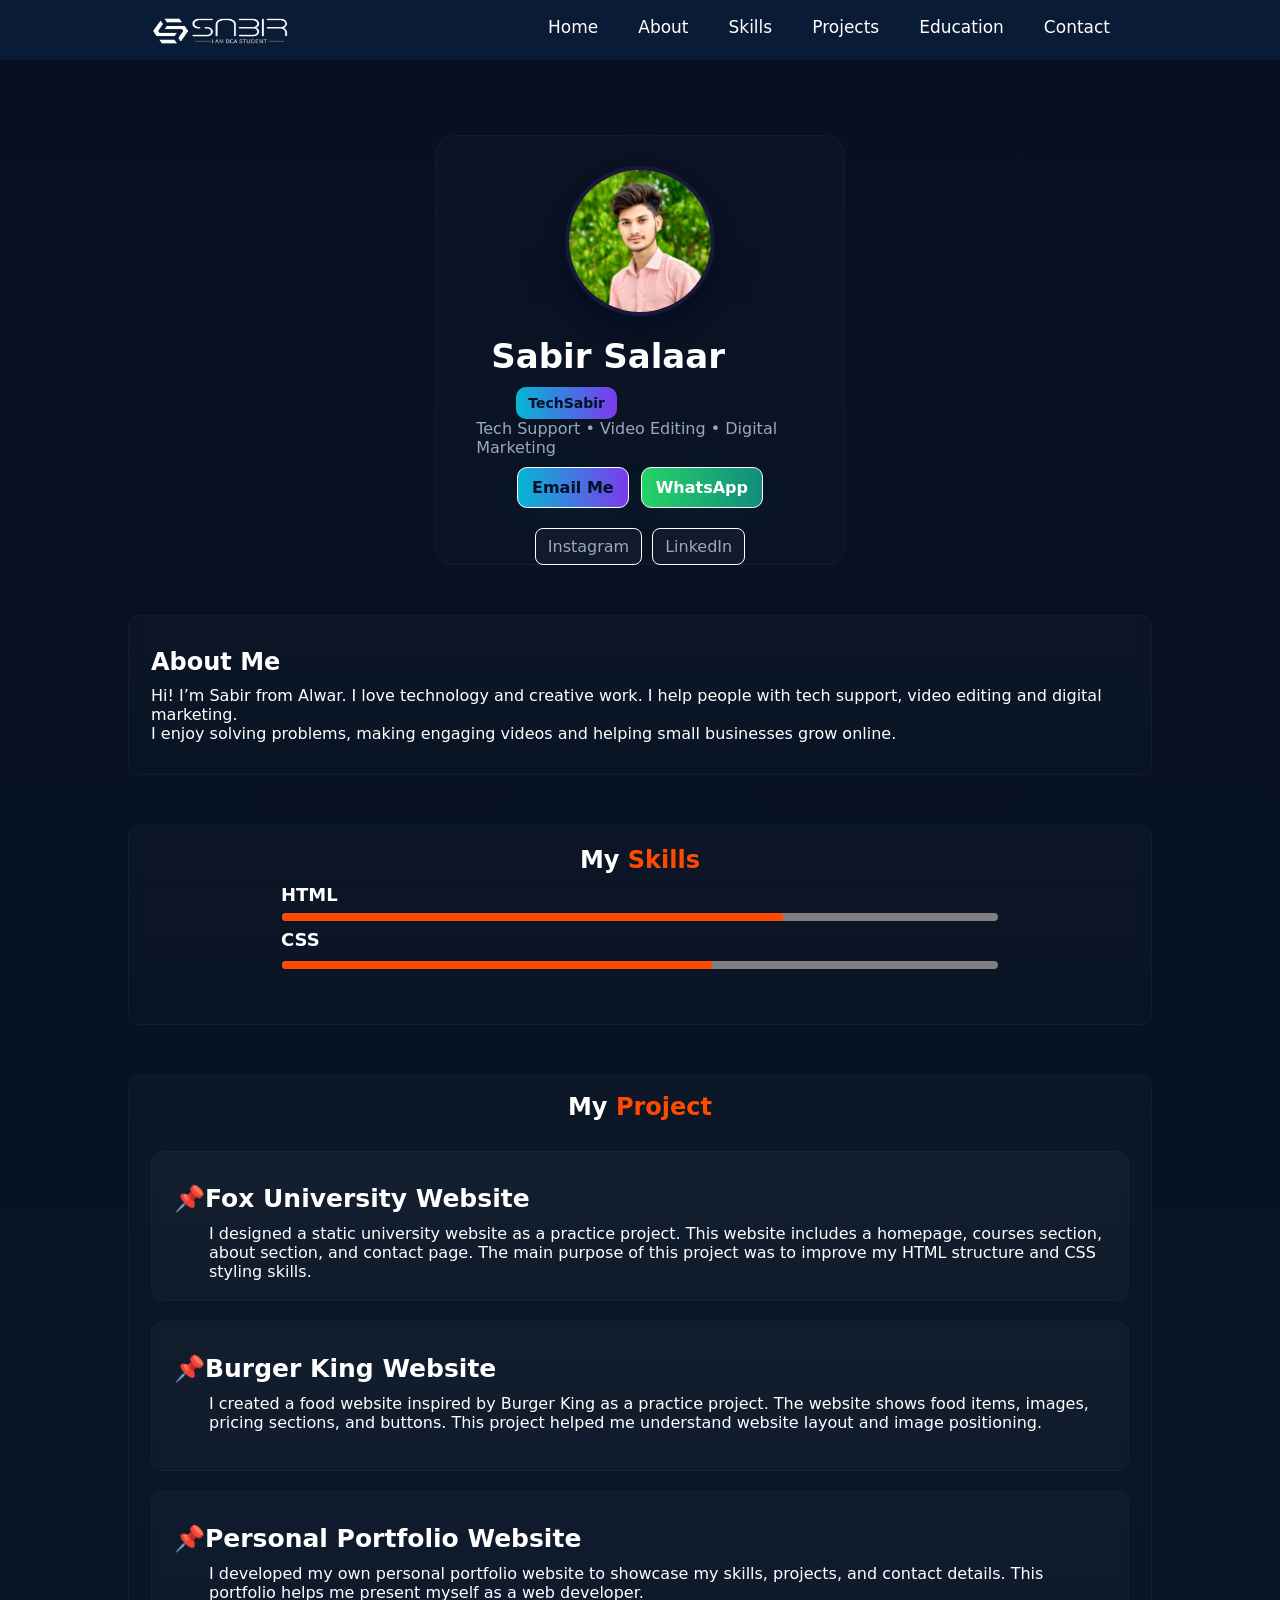
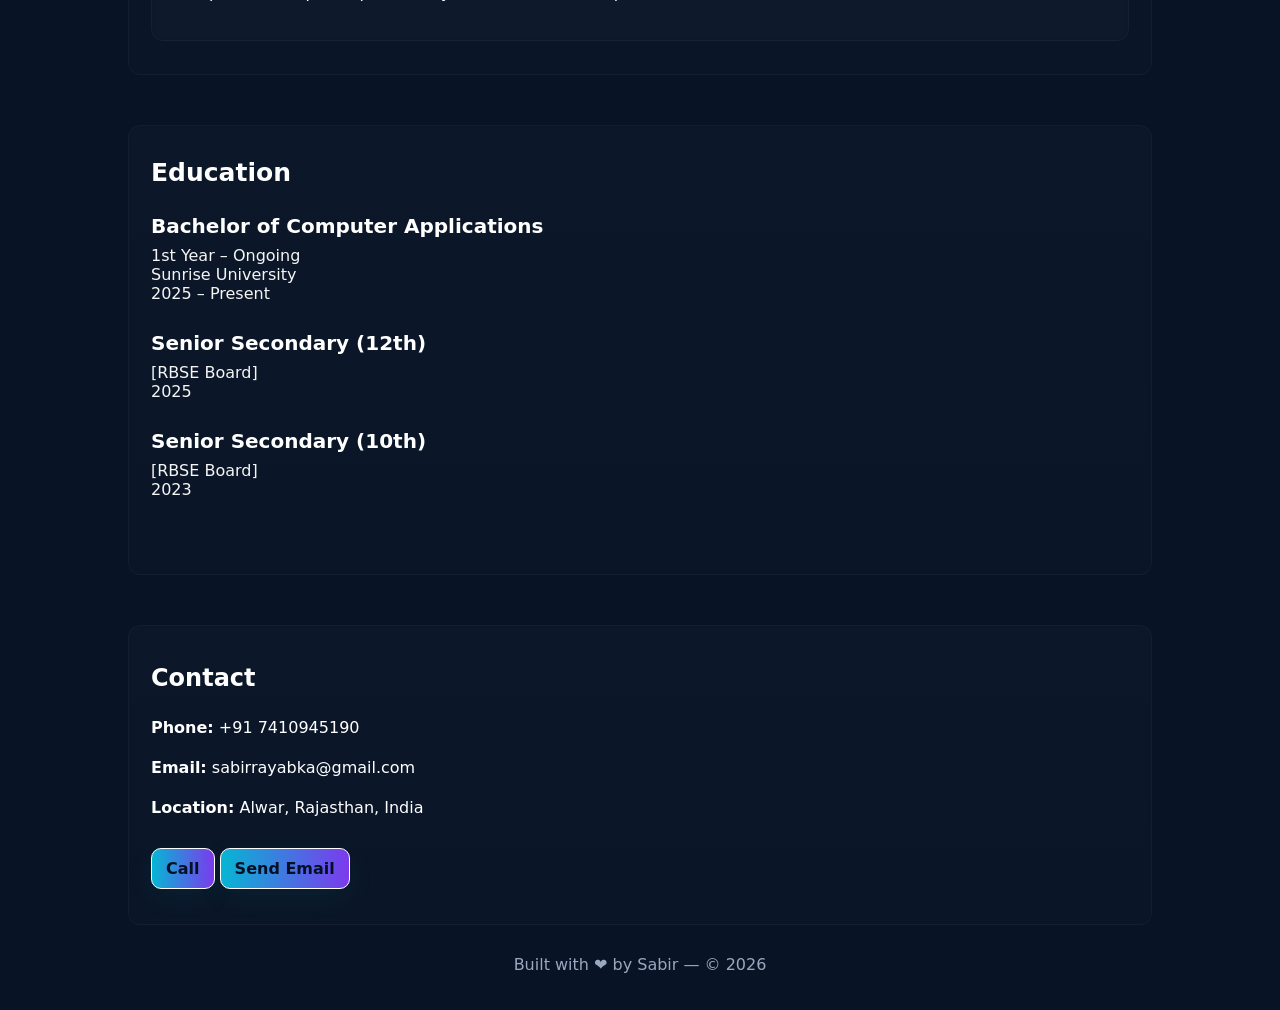
==== index.html @ 4fee77fd "upload full project" ====
<!DOCTYPE html>
<html lang="en">
<head>
    <meta charset="UTF-8">
    <meta name="viewport" content="width=device-width, initial-scale=1.0">
    <title>Sabir khan(Tech Sabir)~~Portfolio</title>
    <link rel="stylesheet" href="style.css">
</head>
<body>
    <div class="navbar" id="home">
        <div class="logo">
            <img src="img/sabir-removebg-preview.png"/>
        </div>
        <nav class="nav">
            <ul>
                <li><a href="#home">Home</a></li>
                <li><a href="#aboutme">About</a></li>
                <li><a href="#skills">Skills</a></li>
                <li><a href="#project">Projects</a></li>
                <li><a href="#education">Education</a></li>
                <li><a href="#contact">Contact</a></li>

            </ul>
        </nav>
    </div>
    <div class="box" style="margin-top: 75px;">
        <div class="img" style="margin-top: 30px;">
            <img src="sabir khan.jpg"/>
        </div>
        <h1 class="name">Sabir Salaar
        <span class="badge">TechSabir</span>
        </h1>
        <p class="role">Tech Support • Video Editing • Digital Marketing</p>
        <div class="cta">
        <a class="btn email" href="mailto:sabirrayabka@gmail.com" target="_blank">Email Me</a>
        <a class="btn whatsapp" href="https://wa.me/917410945190?text=Hello%20Sabir" target="_blank">WhatsApp</a>        </div>
        <div class="socials">
        <a href="https://www.instagram.com/muh_sabir2967" target="_blank">Instagram</a>           
        <a href="https://www.linkedin.com/in/sabir-khan-2a4339389" target="_blank" class="link">LinkedIn</a>        </div>
    </div>
    <section class="about card" id="aboutme" style="margin-top: 50px;">
      <h2>About Me</h2>
      <p>Hi! I’m Sabir from Alwar. I love technology and creative work. I help people with tech support, video editing and digital marketing.<br> I enjoy solving problems, making engaging videos and helping small businesses grow online.</p>
    </section>
    <section class="skills" id="skills" style="margin-top: 50px;">
        <h2>My <span style="color: #ff4a00;">Skills</span></h2>
        <div class="progressbar">
            <label class="text">HTML</label><br>
            <progress class="progress" value="70" max="100"></progress>
        </div>
         <div class="progressbar">
            <label class="text" style="margin-top: 7px;">CSS</label><br>
            <progress class="progress" style="margin-top: 20px;" value="60" max="100"></progress>
        </div>
        </div>
    </section>
    <section class="project" id="project" style="margin-top: 50px;">
        <h2>My <span style="color: #ff4a00;">Project</span></h2>
        <div class="project1">
            <article class="article">
               <h3>📌Fox University Website</h3>
               <p>I designed a static university website as a practice project.
               This website includes a homepage, courses section, about section, and contact page.
               The main purpose of this project was to improve my HTML structure and CSS styling skills.</p>
            </article>

        </div>
        <div class="project1">
            <article class="article">
                <h3>📌Burger King Website</h3>
                <p>I created a food website inspired by Burger King as a practice project.
                The website shows food items, images, pricing sections, and buttons.
                This project helped me understand website layout and image positioning.</p>
            </article>
            
        </div>
        <div class="project1">
            <article class="article">
                <h3>📌Personal Portfolio Website</h3>
                <p>I developed my own personal portfolio website to showcase my skills, projects, and contact details.
                This portfolio helps me present myself as a web developer.</p>

            </article>
            
        </div>
    </section>
    <section class="education" id="education" style="margin-top: 50px;">
        <h3 style="margin-top: 10px;">Education</h3><br>
        <div class="class">
            <h4>Bachelor of Computer Applications</h4>
            <p>1st Year – Ongoing<br>Sunrise University<br>2025 – Present</p>
        </div>
        <div class="class" style="margin-top: 20px;">
            <h4>Senior Secondary (12th)</h4>
            <p>[RBSE Board]<br>
            2025</p>
        </div>
        <div class="class" style="margin-top: 20px;">
            <h4>Senior Secondary (10th)</h4>
            <p>[RBSE Board]<br>
            2023</p>
        </div>
    </section>
    <section class="contact-card" id="contact" style="margin-top: 50px;">
        <div class="contact1">
            <h2>Contact</h2>
            <p><strong>Phone:</strong> +91 7410945190</p>
            <p><strong>Email:</strong> sabirrayabka@gmail.com</p>
            <p><strong>Location:</strong> Alwar, Rajasthan, India</p>
        <div class="contact2">
            <a class="btn" href="tel:+917410945190">Call</a>
            <a class="btn" href="mailto:sabirrayabka@gmail.com">Send Email</a>
        </div>
    </div>

    </section>
    <footer class="footer">
            Built with ❤️ by Sabir — © <span id="year">2026</span>
    </footer>
    
</body>
</html>
---- style.css ----
*{
    margin: 0px;
    padding: 0px;
    box-sizing: border-box;
    font-family: Inter, ui-sans-serif, system-ui, -apple-system, 'Segoe UI', Roboto, 'Helvetica Neue', Arial;
}
:root {
    --bg: #0b1220;
    --card: #0f1724;
    --accent: #7c3aed;
    --accent2: #06b6d4;
    --muted: #9aa8bf;
    --glass: rgba(255, 255, 255, 0.03);
    --radius: 14px;
}
body{
    background: linear-gradient(180deg, #071020 0%, #081426 60%);
    width: 100%;
    height: 2610px;

}
.navbar{
    width: 100%;
    height: 60px;
    background-color: #0A1B35;

}
.logo img{
    width: 200px;
    height: 120px;
    /* color: #721212; */
    margin-top: -29px;
    margin-left: 120px;
    filter: brightness(0) invert(1);
    cursor: pointer;
}
.nav{
    display: flex;
    justify-content: right;
    margin-top: -78px;
}
nav ul{
    margin-right: 150px;
}
nav ul li {
    list-style-type: none;
    margin: 0px 20px;
    float: left;
    font-size: 17px;
    font-family: sans-serif;
    font-weight: 500;
    color: white;
    cursor: pointer;
}
nav ul li:hover{
    background-color: transparent;
    border-bottom: 1px solid white;
    color: white;
}
nav ul li a{
    color: white;
    text-decoration: none;
}
.box{
    width: 32%;
    height: 430px;
    background: linear-gradient(180deg, rgba(255, 255, 255, 0.02), rgba(255, 255, 255, 0.01));    border-radius: 20px;
    margin: auto;
    border: 1px solid rgba(255, 255, 255, 0.04);
}
.img{
    width: 150px;
    height: 150px;
    /* background-color: aliceblue; */
    background-color: transparent;
    border-radius: 50%;
    margin: auto;
}
.img img{
    width: 150px;
    height: 150px;
    border-radius: 50%;
    background-size: cover;
    border: 4px solid rgba(124, 58, 237, 0.12);
    box-shadow: 0 12px 40px rgba(2, 6, 23, 0.6);
}
.name{
    font-size: 34px;
    margin: 20px 0px 0px 55px;
    color: white;
}
.badge{
    display: inline-block;
    font-size: 14px;
    color: #021025;
    padding: 8px 12px;
    border-radius: 10px;
    margin-left: 25px;
    font-weight: 700;
    background: linear-gradient(90deg,var(--accent2),var(--accent));
    cursor: pointer;
}
.role{
    color: var(--muted);
    margin-left: 40px;
    font-size: 16px;
}
.btn {
    background: linear-gradient(90deg, var(--accent2), var(--accent));
    color: #021025;
    padding: 10px 14px;
    border-radius: 10px;
    font-weight: 700;
    text-decoration: none;
    display: inline-block;
    box-shadow: 0 8px 30px rgba(6, 182, 212, 0.06);
}
.btn.whatsapp {
    background: linear-gradient(90deg, #25D366, #128C7E);
    color: #fff;
}
.btn{
    background-color: transparent;
    border: 1.5px solid white;
}
.cta {
    display: flex;
    gap: 12px;
    justify-content: center;
    flex-wrap: wrap;
    margin-top: 10px;
}
.socials {
    margin-top: 20px;
    display: flex;
    gap: 10px;
    justify-content: center;
}
.socials a {
    color: var(--muted);
    text-decoration: none;
    padding: 8px 12px;
    border-radius: 8px;
    background: var(--glass);
    border: 1px solid white;
}
.socials a:hover{
    background: linear-gradient(45deg,#feda75,#fa7e1e,#d62976,#962fbf,#4f5bd5);border: 1.5px solid red;
    color: white;
    border: 1px solid white;
}
.socials .link:hover{
    background: linear-gradient(135deg, #0A66C2, #004182);
    border: 1px solid white;
    color: white;
}
.card {
    width: 80%;
    height: 160px;
    padding: 22px;
    margin: auto;
    border-radius: 12px;
    background: linear-gradient(180deg, rgba(255, 255, 255, 0.02), rgba(255, 255, 255, 0.01));
    border: 1px solid rgba(255, 255, 255, 0.03);
    backdrop-filter: blur(6px);
}
.card h2{
    color: white;
    line-height: 2;
}
.card p{
    color: white;
}
.skills {
    width: 80%;
    height: 200px;
    margin: auto;
    border-radius: 12px;
    background: linear-gradient(180deg, rgba(255, 255, 255, 0.02), rgba(255, 255, 255, 0.01));
    border: 1px solid rgba(255, 255, 255, 0.03);
    backdrop-filter: blur(6px);
}
.skills h2{
    color: white;
    line-height: 2;
    text-align: center;
    margin-top: 10px;
}
.progressbar{
    text-align: center;
    position: relative;
}
.text{
    color: white;
    font-size: 18px;
    font-weight: bold;
    left: 152px;
    position: absolute;
}
.progress{
    width: 70%;
    height: 8px;
    background: white;
    border-radius: 18px;
    overflow: hidden;
}
progress::-webkit-progress-value{
  background: #ff4a00;
}
.project {
    width: 80%;
    height: 600px;
    padding: 22px;
    margin: auto;
    border-radius: 12px;
    background: linear-gradient(180deg, rgba(255, 255, 255, 0.02), rgba(255, 255, 255, 0.01));
    border: 1px solid rgba(255, 255, 255, 0.03);
    backdrop-filter: blur(6px);
}
.project h2{
    color: white;
    line-height: 2;
    text-align: center;
    margin-top: -15px;
}
.project1 {
    width: 100%;
    height: 150px;
    padding: 22px;
    margin: auto;
    border-radius: 12px;
    background: linear-gradient(180deg, rgba(255, 255, 255, 0.02), rgba(255, 255, 255, 0.01));
    border: 1px solid rgba(255, 255, 255, 0.03);
    backdrop-filter: blur(6px);
    margin-top: 20px;
}
.article h3{
    color: white;
    font-size: 25px;
    line-height: 2;
}
.article p{
    color: white;
    margin-left: 35px;
}
.education {
    width: 80%;
    height: 450px;
    padding: 22px;
    margin: auto;
    border-radius: 12px;
    background: linear-gradient(180deg, rgba(255, 255, 255, 0.02), rgba(255, 255, 255, 0.01));
    border: 1px solid rgba(255, 255, 255, 0.03);
    backdrop-filter: blur(6px);
    margin-top: 20px;
}
.education h3{
    font-size: 25px;
    color: white;
}
.class h4{
    color: white;
    font-size: 20px; 
    line-height: 2; 
}
.class p{
    color: whitesmoke;
}
.contact-card{
    width: 80%;
    height: 300px;
    padding: 22px;
    margin: auto;
    border-radius: 12px;
    background: linear-gradient(180deg, rgba(255, 255, 255, 0.02), rgba(255, 255, 255, 0.01));
    border: 1px solid rgba(255, 255, 255, 0.03);
    backdrop-filter: blur(6px);
    margin-top: 20px;
}
.contact1 h2{
    color: white;
    line-height: 2.5;
}
.contact1 p{
    color: white;
    line-height: 2.5;
}
.contact2{
    margin-top: 20px;
}
footer{
    text-align: center;
    margin: 30px 0 10px 0;
    color: var(--muted);
}
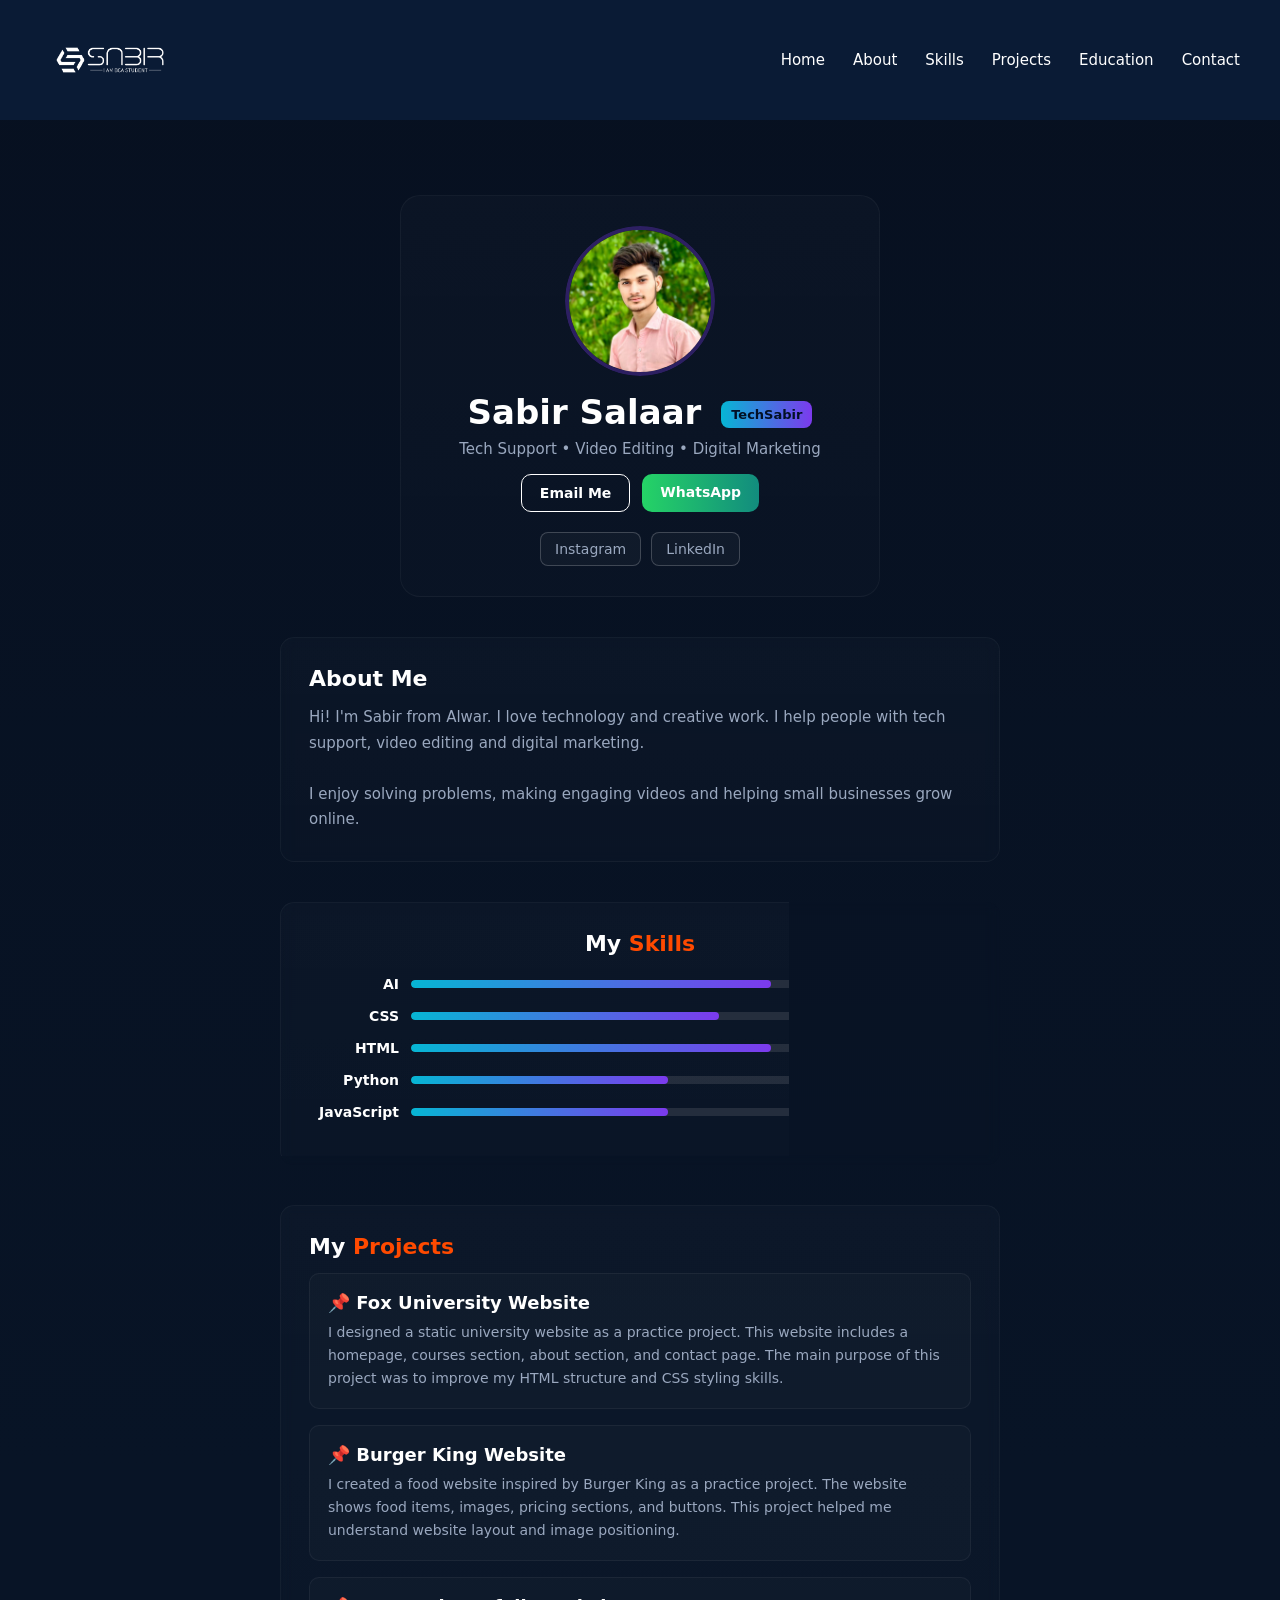
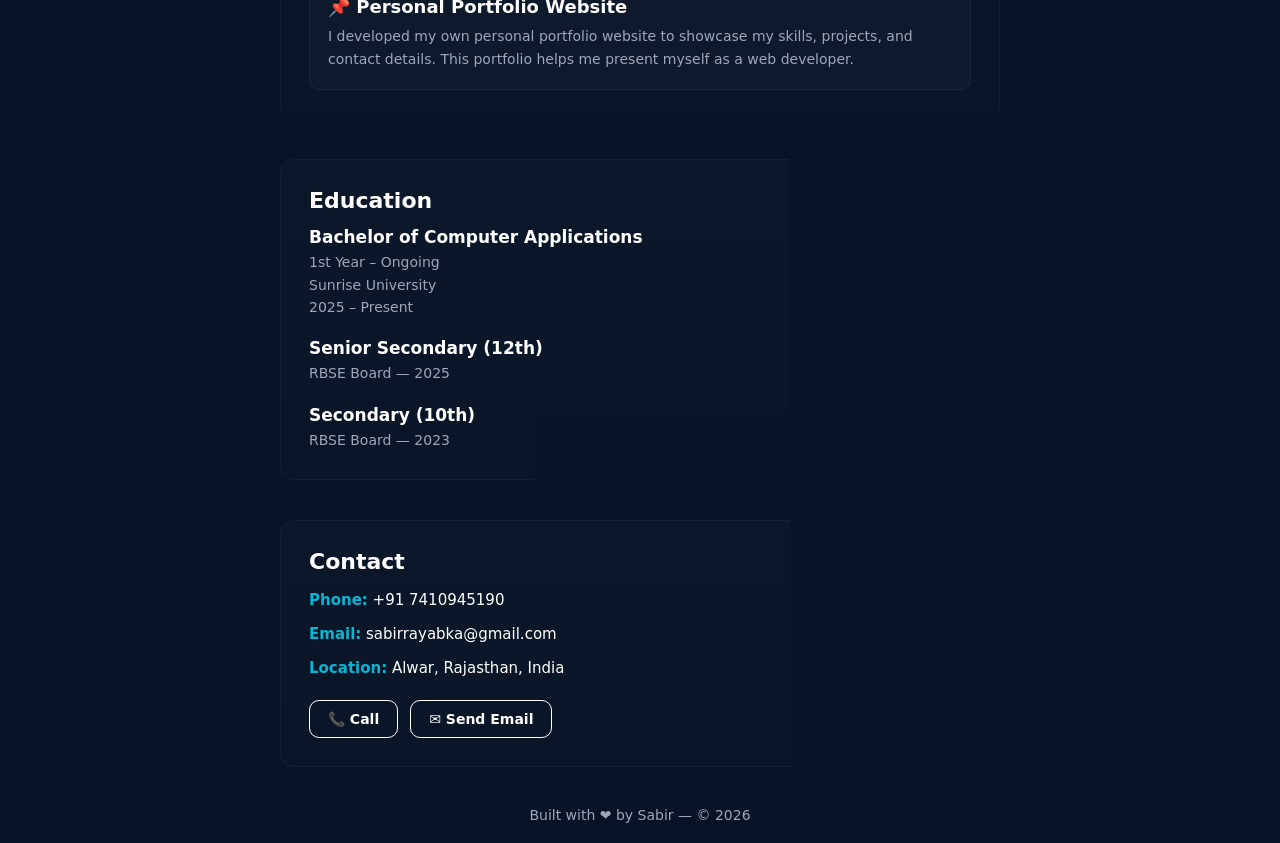
==== commit f4c5a313: "updated website" ====
--- a/index.html
+++ b/index.html
@@ -3,15 +3,20 @@
 <head>
     <meta charset="UTF-8">
     <meta name="viewport" content="width=device-width, initial-scale=1.0">
-    <title>Sabir khan(Tech Sabir)~~Portfolio</title>
-    <link rel="stylesheet" href="style.css">
+    <title>Sabir Khan (Tech Sabir) ~ Portfolio</title>
+   <link rel="stylesheet" href="style.css">
 </head>
 <body>
+
+    <!-- NAVBAR -->
     <div class="navbar" id="home">
         <div class="logo">
-            <img src="img/sabir-removebg-preview.png"/>
+            <img src="img/sabir-removebg-preview.png" alt="TechSabir Logo"/>
         </div>
-        <nav class="nav">
+
+        <button class="menu-toggle" id="menu-toggle" aria-label="Toggle menu">☰</button>
+
+        <nav class="nav" id="nav-menu">
             <ul>
                 <li><a href="#home">Home</a></li>
                 <li><a href="#aboutme">About</a></li>
@@ -19,104 +24,154 @@
                 <li><a href="#project">Projects</a></li>
                 <li><a href="#education">Education</a></li>
                 <li><a href="#contact">Contact</a></li>
-
             </ul>
         </nav>
     </div>
-    <div class="box" style="margin-top: 75px;">
-        <div class="img" style="margin-top: 30px;">
-            <img src="sabir khan.jpg"/>
+
+    <!-- PROFILE CARD -->
+    <div class="box">
+        <div class="img">
+            <img src="sabir khan.jpg" alt="Sabir Khan"/>
         </div>
-        <h1 class="name">Sabir Salaar
-        <span class="badge">TechSabir</span>
+        <h1 class="name">
+            Sabir Salaar
+            <span class="badge">TechSabir</span>
         </h1>
         <p class="role">Tech Support • Video Editing • Digital Marketing</p>
         <div class="cta">
-        <a class="btn email" href="mailto:sabirrayabka@gmail.com" target="_blank">Email Me</a>
-        <a class="btn whatsapp" href="https://wa.me/917410945190?text=Hello%20Sabir" target="_blank">WhatsApp</a>        </div>
+            <a class="btn email" href="mailto:sabirrayabka@gmail.com" target="_blank">Email Me</a>
+            <a class="btn whatsapp" href="https://wa.me/917410945190?text=Hello%20Sabir" target="_blank">WhatsApp</a>
+        </div>
         <div class="socials">
-        <a href="https://www.instagram.com/muh_sabir2967" target="_blank">Instagram</a>           
-        <a href="https://www.linkedin.com/in/sabir-khan-2a4339389" target="_blank" class="link">LinkedIn</a>        </div>
+            <a class="instagram" href="https://www.instagram.com/muh_sabir2967" target="_blank">Instagram</a>
+            <a class="linkedin" href="https://www.linkedin.com/in/sabir-khan-2a4339389" target="_blank">LinkedIn</a>
+        </div>
     </div>
-    <section class="about card" id="aboutme" style="margin-top: 50px;">
-      <h2>About Me</h2>
-      <p>Hi! I’m Sabir from Alwar. I love technology and creative work. I help people with tech support, video editing and digital marketing.<br> I enjoy solving problems, making engaging videos and helping small businesses grow online.</p>
+
+    <!-- ABOUT -->
+    <section class="section-card" id="aboutme">
+        <h2>About Me</h2>
+        <p>Hi! I'm Sabir from Alwar. I love technology and creative work. I help people with tech support, video editing and digital marketing.<br><br>
+        I enjoy solving problems, making engaging videos and helping small businesses grow online.</p>
     </section>
-    <section class="skills" id="skills" style="margin-top: 50px;">
-        <h2>My <span style="color: #ff4a00;">Skills</span></h2>
-        <div class="progressbar">
-            <label class="text">HTML</label><br>
-            <progress class="progress" value="70" max="100"></progress>
+
+    <!-- SKILLS -->
+    <section class="section-card skills-card" id="skills">
+        <h2>My <span style="color:#ff4a00;">Skills</span></h2>
+
+         <div class="skill-row">
+            <span class="skill-label">AI</span>
+            <div class="skill-bar-wrap">
+                <div class="skill-bar-fill" style="width:70%"></div>
+            </div>
+            <span class="skill-pct">70%</span>
         </div>
-         <div class="progressbar">
-            <label class="text" style="margin-top: 7px;">CSS</label><br>
-            <progress class="progress" style="margin-top: 20px;" value="60" max="100"></progress>
+         <div class="skill-row">
+            <span class="skill-label">CSS</span>
+            <div class="skill-bar-wrap">
+                <div class="skill-bar-fill" style="width:60%"></div>
+            </div>
+            <span class="skill-pct">60%</span>
         </div>
+        <div class="skill-row">
+            <span class="skill-label">HTML</span>
+            <div class="skill-bar-wrap">
+                <div class="skill-bar-fill" style="width:70%"></div>
+            </div>
+            <span class="skill-pct">70%</span>
+        </div>
+        <div class="skill-row">
+            <span class="skill-label">Python</span>
+            <div class="skill-bar-wrap">
+                <div class="skill-bar-fill" style="width:50%"></div>
+            </div>
+            <span class="skill-pct">50%</span>
+        </div>
+        <div class="skill-row">
+            <span class="skill-label">JavaScript</span>
+            <div class="skill-bar-wrap">
+                <div class="skill-bar-fill" style="width:50%"></div>
+            </div>
+            <span class="skill-pct">50%</span>
+        </div>
+       
+    </section>
+
+    <!-- PROJECTS -->
+    <section class="section-card" id="project">
+        <h2>My <span style="color:#ff4a00;">Projects</span></h2>
+        <div class="project-grid">
+            <div class="project-item">
+                <h3>📌 Fox University Website</h3>
+                <p>I designed a static university website as a practice project. This website includes a homepage, courses section, about section, and contact page. The main purpose of this project was to improve my HTML structure and CSS styling skills.</p>
+            </div>
+            <div class="project-item">
+                <h3>📌 Burger King Website</h3>
+                <p>I created a food website inspired by Burger King as a practice project. The website shows food items, images, pricing sections, and buttons. This project helped me understand website layout and image positioning.</p>
+            </div>
+            <div class="project-item">
+                <h3>📌 Personal Portfolio Website</h3>
+                <p>I developed my own personal portfolio website to showcase my skills, projects, and contact details. This portfolio helps me present myself as a web developer.</p>
+            </div>
         </div>
     </section>
-    <section class="project" id="project" style="margin-top: 50px;">
-        <h2>My <span style="color: #ff4a00;">Project</span></h2>
-        <div class="project1">
-            <article class="article">
-               <h3>📌Fox University Website</h3>
-               <p>I designed a static university website as a practice project.
-               This website includes a homepage, courses section, about section, and contact page.
-               The main purpose of this project was to improve my HTML structure and CSS styling skills.</p>
-            </article>
 
-        </div>
-        <div class="project1">
-            <article class="article">
-                <h3>📌Burger King Website</h3>
-                <p>I created a food website inspired by Burger King as a practice project.
-                The website shows food items, images, pricing sections, and buttons.
-                This project helped me understand website layout and image positioning.</p>
-            </article>
-            
-        </div>
-        <div class="project1">
-            <article class="article">
-                <h3>📌Personal Portfolio Website</h3>
-                <p>I developed my own personal portfolio website to showcase my skills, projects, and contact details.
-                This portfolio helps me present myself as a web developer.</p>
-
-            </article>
-            
+    <!-- EDUCATION -->
+    <section class="section-card" id="education">
+        <h2>Education</h2>
+        <div class="edu-list">
+            <div class="edu-item">
+                <h4>Bachelor of Computer Applications</h4>
+                <p>1st Year – Ongoing<br>Sunrise University<br>2025 – Present</p>
+            </div>
+            <div class="edu-item">
+                <h4>Senior Secondary (12th)</h4>
+                <p>RBSE Board — 2025</p>
+            </div>
+            <div class="edu-item">
+                <h4>Secondary (10th)</h4>
+                <p>RBSE Board — 2023</p>
+            </div>
         </div>
     </section>
-    <section class="education" id="education" style="margin-top: 50px;">
-        <h3 style="margin-top: 10px;">Education</h3><br>
-        <div class="class">
-            <h4>Bachelor of Computer Applications</h4>
-            <p>1st Year – Ongoing<br>Sunrise University<br>2025 – Present</p>
-        </div>
-        <div class="class" style="margin-top: 20px;">
-            <h4>Senior Secondary (12th)</h4>
-            <p>[RBSE Board]<br>
-            2025</p>
-        </div>
-        <div class="class" style="margin-top: 20px;">
-            <h4>Senior Secondary (10th)</h4>
-            <p>[RBSE Board]<br>
-            2023</p>
-        </div>
-    </section>
-    <section class="contact-card" id="contact" style="margin-top: 50px;">
-        <div class="contact1">
-            <h2>Contact</h2>
+
+    <!-- CONTACT -->
+    <section class="section-card" id="contact">
+        <h2>Contact</h2>
+        <div class="contact-info">
             <p><strong>Phone:</strong> +91 7410945190</p>
             <p><strong>Email:</strong> sabirrayabka@gmail.com</p>
             <p><strong>Location:</strong> Alwar, Rajasthan, India</p>
-        <div class="contact2">
-            <a class="btn" href="tel:+917410945190">Call</a>
-            <a class="btn" href="mailto:sabirrayabka@gmail.com">Send Email</a>
         </div>
-    </div>
+        <div class="contact-btns">
+            <a class="btn-outline" href="tel:+917410945190">📞 Call</a>
+            <a class="btn-outline" href="mailto:sabirrayabka@gmail.com">✉️ Send Email</a>
+        </div>
+    </section>
 
-    </section>
-    <footer class="footer">
-            Built with ❤️ by Sabir — © <span id="year">2026</span>
+    <!-- FOOTER -->
+    <footer>
+        Built with ❤️ by Sabir — © <span id="year"></span>
     </footer>
-    
+
+    <script>
+        // Set current year in footer
+        document.getElementById('year').textContent = new Date().getFullYear();
+
+        // Hamburger menu toggle
+        const toggle = document.getElementById('menu-toggle');
+        const nav = document.getElementById('nav-menu');
+
+        toggle.addEventListener('click', () => {
+            nav.classList.toggle('active');
+        });
+
+        // Close menu when a nav link is clicked (mobile UX)
+        document.querySelectorAll('#nav-menu a').forEach(link => {
+            link.addEventListener('click', () => {
+                nav.classList.remove('active');
+            });
+        });
+    </script>
 </body>
 </html>
--- a/style.css
+++ b/style.css
@@ -1,295 +1,435 @@
-*{
-    margin: 0px;
-    padding: 0px;
-    box-sizing: border-box;
-    font-family: Inter, ui-sans-serif, system-ui, -apple-system, 'Segoe UI', Roboto, 'Helvetica Neue', Arial;
-}
-:root {
-    --bg: #0b1220;
-    --card: #0f1724;
-    --accent: #7c3aed;
-    --accent2: #06b6d4;
-    --muted: #9aa8bf;
-    --glass: rgba(255, 255, 255, 0.03);
-    --radius: 14px;
-}
-body{
-    background: linear-gradient(180deg, #071020 0%, #081426 60%);
-    width: 100%;
-    height: 2610px;
-
-}
-.navbar{
-    width: 100%;
-    height: 60px;
-    background-color: #0A1B35;
-
-}
-.logo img{
-    width: 200px;
-    height: 120px;
-    /* color: #721212; */
-    margin-top: -29px;
-    margin-left: 120px;
-    filter: brightness(0) invert(1);
-    cursor: pointer;
-}
-.nav{
-    display: flex;
-    justify-content: right;
-    margin-top: -78px;
-}
-nav ul{
-    margin-right: 150px;
-}
-nav ul li {
-    list-style-type: none;
-    margin: 0px 20px;
-    float: left;
-    font-size: 17px;
-    font-family: sans-serif;
-    font-weight: 500;
-    color: white;
-    cursor: pointer;
-}
-nav ul li:hover{
-    background-color: transparent;
-    border-bottom: 1px solid white;
-    color: white;
-}
-nav ul li a{
-    color: white;
-    text-decoration: none;
-}
-.box{
-    width: 32%;
-    height: 430px;
-    background: linear-gradient(180deg, rgba(255, 255, 255, 0.02), rgba(255, 255, 255, 0.01));    border-radius: 20px;
-    margin: auto;
-    border: 1px solid rgba(255, 255, 255, 0.04);
-}
-.img{
-    width: 150px;
-    height: 150px;
-    /* background-color: aliceblue; */
-    background-color: transparent;
-    border-radius: 50%;
-    margin: auto;
-}
-.img img{
-    width: 150px;
-    height: 150px;
-    border-radius: 50%;
-    background-size: cover;
-    border: 4px solid rgba(124, 58, 237, 0.12);
-    box-shadow: 0 12px 40px rgba(2, 6, 23, 0.6);
-}
-.name{
-    font-size: 34px;
-    margin: 20px 0px 0px 55px;
-    color: white;
-}
-.badge{
-    display: inline-block;
-    font-size: 14px;
-    color: #021025;
-    padding: 8px 12px;
-    border-radius: 10px;
-    margin-left: 25px;
-    font-weight: 700;
-    background: linear-gradient(90deg,var(--accent2),var(--accent));
-    cursor: pointer;
-}
-.role{
-    color: var(--muted);
-    margin-left: 40px;
-    font-size: 16px;
-}
-.btn {
-    background: linear-gradient(90deg, var(--accent2), var(--accent));
-    color: #021025;
-    padding: 10px 14px;
-    border-radius: 10px;
-    font-weight: 700;
-    text-decoration: none;
-    display: inline-block;
-    box-shadow: 0 8px 30px rgba(6, 182, 212, 0.06);
-}
-.btn.whatsapp {
-    background: linear-gradient(90deg, #25D366, #128C7E);
-    color: #fff;
-}
-.btn{
-    background-color: transparent;
-    border: 1.5px solid white;
-}
-.cta {
-    display: flex;
-    gap: 12px;
-    justify-content: center;
-    flex-wrap: wrap;
-    margin-top: 10px;
-}
-.socials {
-    margin-top: 20px;
-    display: flex;
-    gap: 10px;
-    justify-content: center;
-}
-.socials a {
-    color: var(--muted);
-    text-decoration: none;
-    padding: 8px 12px;
-    border-radius: 8px;
-    background: var(--glass);
-    border: 1px solid white;
-}
-.socials a:hover{
-    background: linear-gradient(45deg,#feda75,#fa7e1e,#d62976,#962fbf,#4f5bd5);border: 1.5px solid red;
-    color: white;
-    border: 1px solid white;
-}
-.socials .link:hover{
-    background: linear-gradient(135deg, #0A66C2, #004182);
-    border: 1px solid white;
-    color: white;
-}
-.card {
-    width: 80%;
-    height: 160px;
-    padding: 22px;
-    margin: auto;
-    border-radius: 12px;
-    background: linear-gradient(180deg, rgba(255, 255, 255, 0.02), rgba(255, 255, 255, 0.01));
-    border: 1px solid rgba(255, 255, 255, 0.03);
-    backdrop-filter: blur(6px);
-}
-.card h2{
-    color: white;
-    line-height: 2;
-}
-.card p{
-    color: white;
-}
-.skills {
-    width: 80%;
-    height: 200px;
-    margin: auto;
-    border-radius: 12px;
-    background: linear-gradient(180deg, rgba(255, 255, 255, 0.02), rgba(255, 255, 255, 0.01));
-    border: 1px solid rgba(255, 255, 255, 0.03);
-    backdrop-filter: blur(6px);
-}
-.skills h2{
-    color: white;
-    line-height: 2;
-    text-align: center;
-    margin-top: 10px;
-}
-.progressbar{
-    text-align: center;
-    position: relative;
-}
-.text{
-    color: white;
-    font-size: 18px;
-    font-weight: bold;
-    left: 152px;
-    position: absolute;
-}
-.progress{
-    width: 70%;
-    height: 8px;
-    background: white;
-    border-radius: 18px;
-    overflow: hidden;
-}
-progress::-webkit-progress-value{
-  background: #ff4a00;
-}
-.project {
-    width: 80%;
-    height: 600px;
-    padding: 22px;
-    margin: auto;
-    border-radius: 12px;
-    background: linear-gradient(180deg, rgba(255, 255, 255, 0.02), rgba(255, 255, 255, 0.01));
-    border: 1px solid rgba(255, 255, 255, 0.03);
-    backdrop-filter: blur(6px);
-}
-.project h2{
-    color: white;
-    line-height: 2;
-    text-align: center;
-    margin-top: -15px;
-}
-.project1 {
-    width: 100%;
-    height: 150px;
-    padding: 22px;
-    margin: auto;
-    border-radius: 12px;
-    background: linear-gradient(180deg, rgba(255, 255, 255, 0.02), rgba(255, 255, 255, 0.01));
-    border: 1px solid rgba(255, 255, 255, 0.03);
-    backdrop-filter: blur(6px);
-    margin-top: 20px;
-}
-.article h3{
-    color: white;
-    font-size: 25px;
-    line-height: 2;
-}
-.article p{
-    color: white;
-    margin-left: 35px;
-}
-.education {
-    width: 80%;
-    height: 450px;
-    padding: 22px;
-    margin: auto;
-    border-radius: 12px;
-    background: linear-gradient(180deg, rgba(255, 255, 255, 0.02), rgba(255, 255, 255, 0.01));
-    border: 1px solid rgba(255, 255, 255, 0.03);
-    backdrop-filter: blur(6px);
-    margin-top: 20px;
-}
-.education h3{
-    font-size: 25px;
-    color: white;
-}
-.class h4{
-    color: white;
-    font-size: 20px; 
-    line-height: 2; 
-}
-.class p{
-    color: whitesmoke;
-}
-.contact-card{
-    width: 80%;
-    height: 300px;
-    padding: 22px;
-    margin: auto;
-    border-radius: 12px;
-    background: linear-gradient(180deg, rgba(255, 255, 255, 0.02), rgba(255, 255, 255, 0.01));
-    border: 1px solid rgba(255, 255, 255, 0.03);
-    backdrop-filter: blur(6px);
-    margin-top: 20px;
-}
-.contact1 h2{
-    color: white;
-    line-height: 2.5;
-}
-.contact1 p{
-    color: white;
-    line-height: 2.5;
-}
-.contact2{
-    margin-top: 20px;
-}
-footer{
-    text-align: center;
-    margin: 30px 0 10px 0;
-    color: var(--muted);
-}+ * {
+            margin: 0;
+            padding: 0;
+            box-sizing: border-box;
+            font-family: Inter, ui-sans-serif, system-ui, -apple-system, 'Segoe UI', Roboto, 'Helvetica Neue', Arial;
+        }
+
+        :root {
+            --bg: #0b1220;
+            --card: #0f1724;
+            --accent: #7c3aed;
+            --accent2: #06b6d4;
+            --muted: #9aa8bf;
+            --glass: rgba(255, 255, 255, 0.03);
+            --radius: 14px;
+        }
+
+        html {
+            scroll-behavior: smooth;
+        }
+
+        body {
+            background: linear-gradient(180deg, #071020 0%, #081426 60%);
+            width: 100%;
+            min-height: 100vh;
+        }
+
+        /* ── NAVBAR ── */
+        .navbar {
+            width: 100%;
+            min-height: 60px;
+            background-color: #0A1B35;
+            display: flex;
+            align-items: center;
+            justify-content: space-between;
+            padding: 0 30px;
+            position: sticky;
+            top: 0;
+            z-index: 1000;
+        }
+
+        .logo img {
+            width: 160px;
+            height: auto;
+            filter: brightness(0) invert(1);
+            cursor: pointer;
+            display: block;
+        }
+
+        .menu-toggle {
+            display: none;
+            font-size: 28px;
+            color: white;
+            cursor: pointer;
+            background: none;
+            border: none;
+            line-height: 1;
+        }
+
+        .nav ul {
+            list-style: none;
+            display: flex;
+            gap: 8px;
+            margin: 0;
+            padding: 0;
+        }
+
+        .nav ul li a {
+            color: white;
+            text-decoration: none;
+            font-size: 15px;
+            font-weight: 500;
+            padding: 6px 10px;
+            border-radius: 6px;
+            transition: border-bottom 0.2s;
+            display: inline-block;
+        }
+
+        .nav ul li a:hover {
+            border-bottom: 2px solid white;
+        }
+
+        /* ── PROFILE BOX ── */
+        .box {
+            width: 90%;
+            max-width: 480px;
+            background: linear-gradient(180deg, rgba(255,255,255,0.02), rgba(255,255,255,0.01));
+            border-radius: 20px;
+            margin: 75px auto 0;
+            border: 1px solid rgba(255,255,255,0.04);
+            padding: 30px 20px;
+            text-align: center;
+        }
+
+        .img {
+            width: 150px;
+            height: 150px;
+            border-radius: 50%;
+            margin: 0 auto 16px;
+            overflow: hidden;
+        }
+
+        .img img {
+            width: 100%;
+            height: 100%;
+            object-fit: cover;
+            border-radius: 50%;
+            border: 4px solid rgba(124, 58, 237, 0.3);
+            box-shadow: 0 12px 40px rgba(2, 6, 23, 0.6);
+            display: block;
+        }
+
+        .name {
+            font-size: clamp(24px, 5vw, 34px);
+            color: white;
+            margin-bottom: 8px;
+        }
+
+        .badge {
+            display: inline-block;
+            font-size: 13px;
+            color: #021025;
+            padding: 6px 10px;
+            border-radius: 8px;
+            font-weight: 700;
+            background: linear-gradient(90deg, var(--accent2), var(--accent));
+            cursor: pointer;
+            vertical-align: middle;
+            margin-left: 8px;
+        }
+
+        .role {
+            color: var(--muted);
+            font-size: 15px;
+            margin-bottom: 16px;
+        }
+
+        .cta {
+            display: flex;
+            gap: 12px;
+            justify-content: center;
+            flex-wrap: wrap;
+            margin-top: 12px;
+        }
+
+        .btn {
+            padding: 10px 18px;
+            border-radius: 10px;
+            font-weight: 700;
+            text-decoration: none;
+            display: inline-block;
+            font-size: 14px;
+            transition: opacity 0.2s;
+        }
+
+        .btn:hover {
+            opacity: 0.85;
+        }
+
+        .btn.email {
+            background-color: transparent;
+            border: 1.5px solid white;
+            color: white;
+        }
+
+        .btn.whatsapp {
+            background: linear-gradient(90deg, #25D366, #128C7E);
+            color: #fff;
+            border: none;
+        }
+
+        /* generic outline btn used in contact */
+        .btn-outline {
+            background-color: transparent;
+            border: 1.5px solid white;
+            color: white;
+            padding: 10px 18px;
+            border-radius: 10px;
+            font-weight: 700;
+            text-decoration: none;
+            display: inline-block;
+            font-size: 14px;
+            transition: opacity 0.2s;
+        }
+
+        .btn-outline:hover {
+            opacity: 0.8;
+        }
+
+        .socials {
+            margin-top: 20px;
+            display: flex;
+            gap: 10px;
+            justify-content: center;
+            flex-wrap: wrap;
+        }
+
+        .socials a {
+            color: var(--muted);
+            text-decoration: none;
+            padding: 8px 14px;
+            border-radius: 8px;
+            background: var(--glass);
+            border: 1px solid rgba(255,255,255,0.2);
+            font-size: 14px;
+            transition: background 0.2s, color 0.2s;
+        }
+
+        .socials a.instagram:hover {
+            background: linear-gradient(45deg, #feda75, #fa7e1e, #d62976, #962fbf, #4f5bd5);
+            color: white;
+            border-color: transparent;
+        }
+
+        .socials a.linkedin:hover {
+            background: linear-gradient(135deg, #0A66C2, #004182);
+            color: white;
+            border-color: transparent;
+        }
+
+        /* ── SHARED SECTION CARD ── */
+        .section-card {
+            width: 90%;
+            max-width: 720px;
+            padding: 28px;
+            margin: 40px auto 0;
+            border-radius: var(--radius);
+            background: linear-gradient(180deg, rgba(255,255,255,0.02), rgba(255,255,255,0.01));
+            border: 1px solid rgba(255,255,255,0.04);
+            backdrop-filter: blur(6px);
+        }
+
+        .section-card h2 {
+            color: white;
+            font-size: clamp(18px, 4vw, 22px);
+            margin-bottom: 14px;
+        }
+
+        .section-card p {
+            color: var(--muted);
+            line-height: 1.7;
+            font-size: 15px;
+        }
+
+        /* ── SKILLS ── */
+        .skills-card h2 {
+            text-align: center;
+            color: white;
+            font-size: clamp(18px, 4vw, 22px);
+            margin-bottom: 20px;
+        }
+
+        .skill-row {
+            display: flex;
+            align-items: center;
+            gap: 12px;
+            margin-bottom: 16px;
+        }
+
+        .skill-label {
+            color: white;
+            font-size: 14px;
+            font-weight: 600;
+            width: 90px;
+            flex-shrink: 0;
+            text-align: right;
+        }
+
+        .skill-bar-wrap {
+            flex: 1;
+            height: 8px;
+            background: rgba(255,255,255,0.1);
+            border-radius: 20px;
+            overflow: hidden;
+        }
+
+        .skill-bar-fill {
+            height: 100%;
+            border-radius: 20px;
+            background: linear-gradient(90deg, var(--accent2), var(--accent));
+        }
+
+        .skill-pct {
+            color: var(--muted);
+            font-size: 12px;
+            width: 34px;
+            text-align: right;
+            flex-shrink: 0;
+        }
+
+        /* ── PROJECTS ── */
+        .project-grid {
+            display: flex;
+            flex-direction: column;
+            gap: 16px;
+            margin-top: 8px;
+        }
+
+        .project-item {
+            padding: 18px;
+            border-radius: 10px;
+            background: rgba(255,255,255,0.02);
+            border: 1px solid rgba(255,255,255,0.05);
+        }
+
+        .project-item h3 {
+            color: white;
+            font-size: clamp(15px, 3.5vw, 18px);
+            margin-bottom: 8px;
+        }
+
+        .project-item p {
+            color: var(--muted);
+            font-size: 14px;
+            line-height: 1.65;
+        }
+
+        /* ── EDUCATION ── */
+        .edu-list {
+            display: flex;
+            flex-direction: column;
+            gap: 20px;
+            margin-top: 8px;
+        }
+
+        .edu-item h4 {
+            color: white;
+            font-size: clamp(14px, 3.5vw, 17px);
+            margin-bottom: 4px;
+        }
+
+        .edu-item p {
+            color: var(--muted);
+            font-size: 14px;
+            line-height: 1.6;
+        }
+
+        /* ── CONTACT ── */
+        .contact-info p {
+            color: white;
+            font-size: 15px;
+            margin-bottom: 10px;
+            line-height: 1.6;
+        }
+
+        .contact-info strong {
+            color: var(--accent2);
+        }
+
+        .contact-btns {
+            display: flex;
+            gap: 12px;
+            flex-wrap: wrap;
+            margin-top: 20px;
+        }
+
+        /* ── FOOTER ── */
+        footer {
+            text-align: center;
+            margin: 40px 0 20px;
+            color: var(--muted);
+            font-size: 14px;
+        }
+
+        /* ── RESPONSIVE: TABLET ── */
+        @media (max-width: 900px) {
+            .section-card {
+                max-width: 90%;
+            }
+        }
+
+        /* ── RESPONSIVE: MOBILE ── */
+        @media (max-width: 768px) {
+            .navbar {
+                padding: 12px 20px;
+                flex-wrap: wrap;
+                position: relative;
+            }
+
+            .menu-toggle {
+                display: block;
+            }
+
+            .nav {
+                display: none;
+                width: 100%;
+                background-color: #0A1B35;
+                padding: 10px 0 16px;
+            }
+
+            .nav.active {
+                display: block;
+            }
+
+            .nav ul {
+                flex-direction: column;
+                gap: 0;
+                align-items: center;
+            }
+
+            .nav ul li a {
+                display: block;
+                padding: 12px 20px;
+                font-size: 16px;
+            }
+
+            .box {
+                margin-top: 30px;
+            }
+
+            .skill-label {
+                width: 80px;
+                font-size: 13px;
+            }
+
+            .contact-btns {
+                flex-direction: column;
+            }
+
+            .contact-btns a {
+                text-align: center;
+            }
+        }
+
+        @media (max-width: 400px) {
+            .cta {
+                flex-direction: column;
+                align-items: center;
+            }
+
+            .cta a {
+                width: 80%;
+                text-align: center;
+            }
+        }
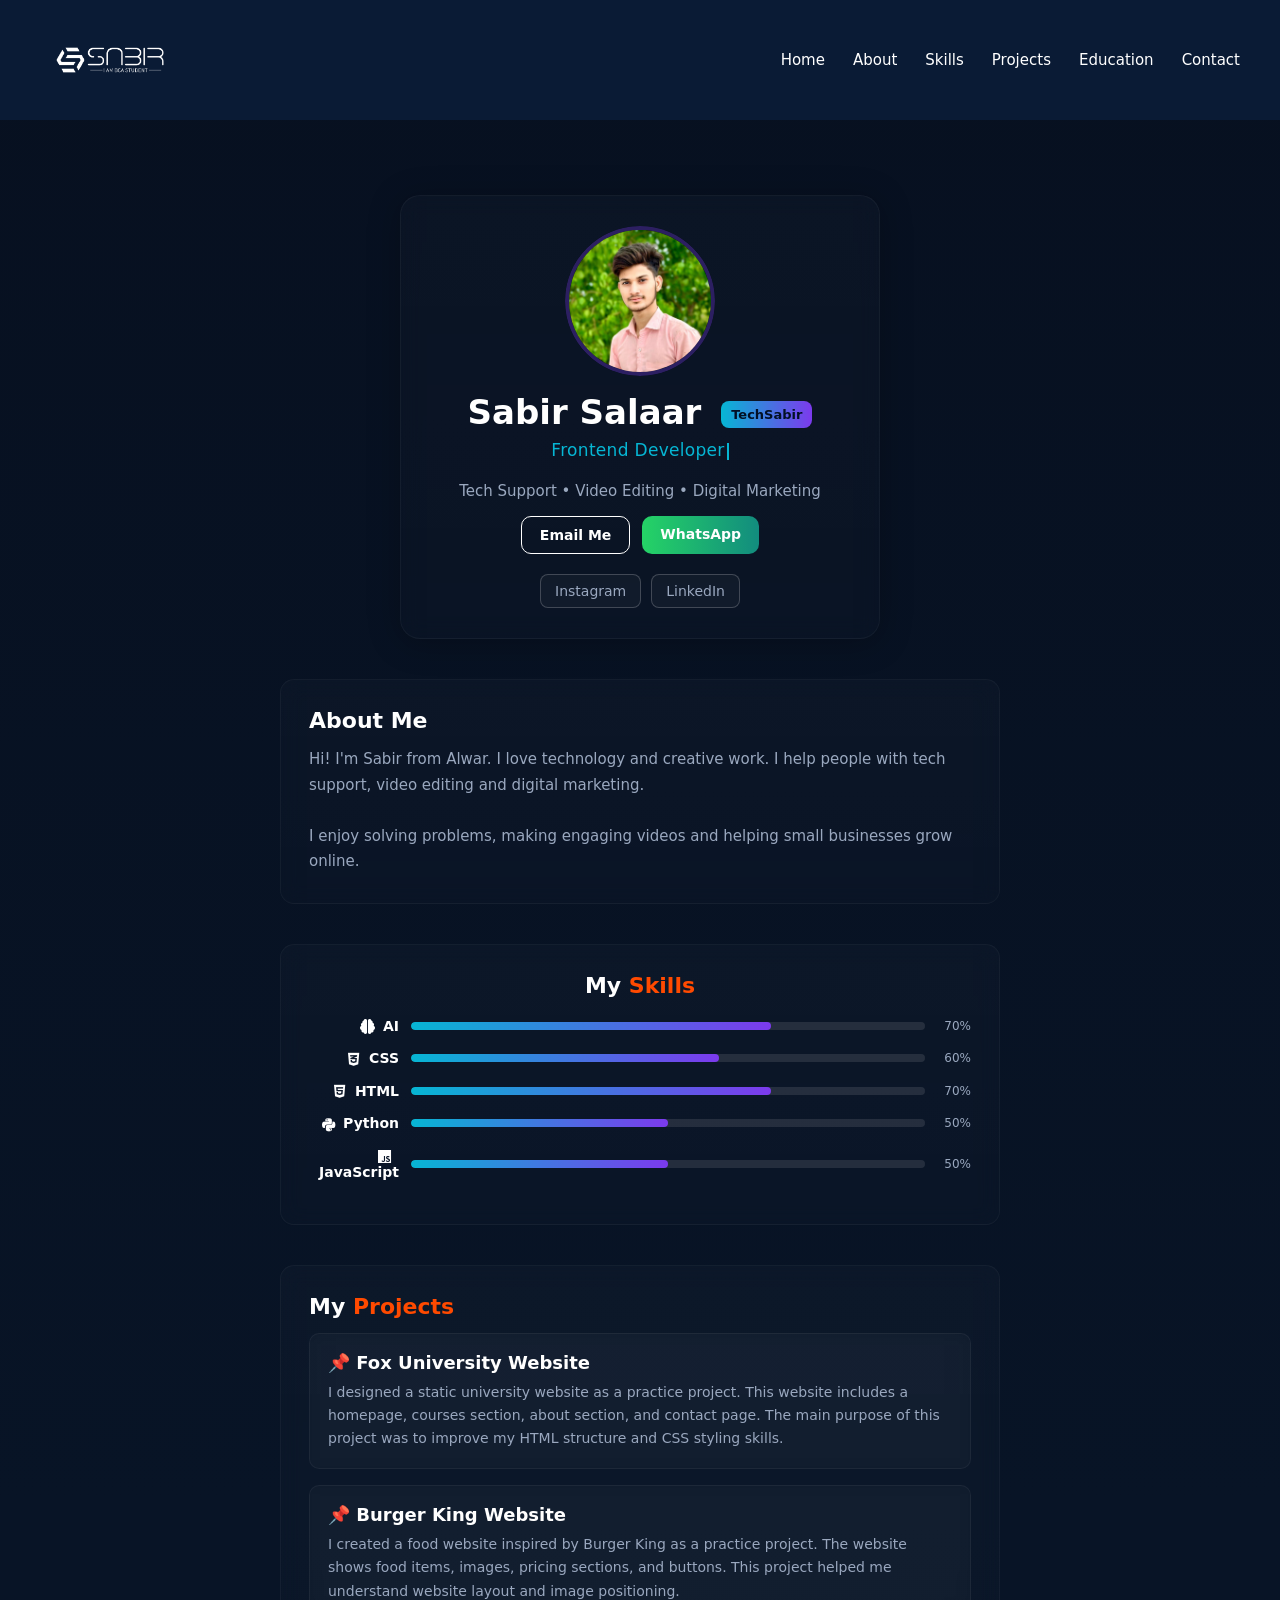
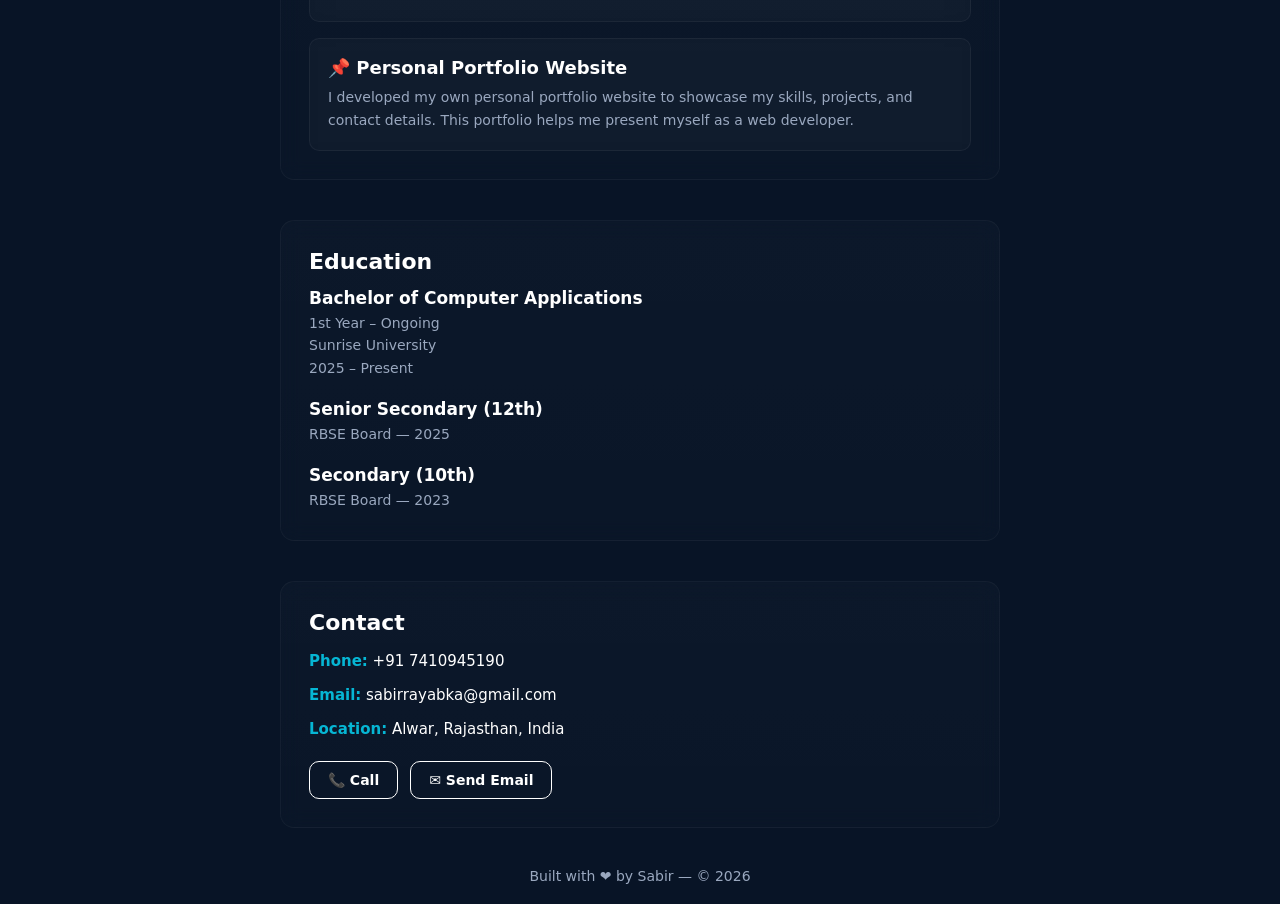
==== commit 58d5fe53: "upload full project" ====
--- a/index.html
+++ b/index.html
@@ -5,6 +5,7 @@
     <meta name="viewport" content="width=device-width, initial-scale=1.0">
     <title>Sabir Khan (Tech Sabir) ~ Portfolio</title>
    <link rel="stylesheet" href="style.css">
+   <link rel="stylesheet" href="https://cdnjs.cloudflare.com/ajax/libs/font-awesome/6.5.0/css/all.min.css"/>
 </head>
 <body>
 
@@ -37,6 +38,9 @@
             Sabir Salaar
             <span class="badge">TechSabir</span>
         </h1>
+        <div class="typing-wrapper">
+        <span class="typing-text" id="typing-text"></span><span class="typing-cursor"></span>
+       </div>
         <p class="role">Tech Support • Video Editing • Digital Marketing</p>
         <div class="cta">
             <a class="btn email" href="mailto:sabirrayabka@gmail.com" target="_blank">Email Me</a>
@@ -60,41 +64,40 @@
         <h2>My <span style="color:#ff4a00;">Skills</span></h2>
 
          <div class="skill-row">
-            <span class="skill-label">AI</span>
-            <div class="skill-bar-wrap">
-                <div class="skill-bar-fill" style="width:70%"></div>
-            </div>
-            <span class="skill-pct">70%</span>
-        </div>
-         <div class="skill-row">
-            <span class="skill-label">CSS</span>
-            <div class="skill-bar-wrap">
-                <div class="skill-bar-fill" style="width:60%"></div>
-            </div>
-            <span class="skill-pct">60%</span>
-        </div>
-        <div class="skill-row">
-            <span class="skill-label">HTML</span>
-            <div class="skill-bar-wrap">
-                <div class="skill-bar-fill" style="width:70%"></div>
-            </div>
-            <span class="skill-pct">70%</span>
-        </div>
-        <div class="skill-row">
-            <span class="skill-label">Python</span>
-            <div class="skill-bar-wrap">
-                <div class="skill-bar-fill" style="width:50%"></div>
-            </div>
-            <span class="skill-pct">50%</span>
-        </div>
-        <div class="skill-row">
-            <span class="skill-label">JavaScript</span>
-            <div class="skill-bar-wrap">
-                <div class="skill-bar-fill" style="width:50%"></div>
-            </div>
-            <span class="skill-pct">50%</span>
-        </div>
-       
+    <span class="skill-label"><i class="fas fa-brain"></i>AI</span>
+    <div class="skill-bar-wrap">
+        <div class="skill-bar-fill" style="--target-width:70%"></div>
+    </div>
+    <span class="skill-pct">70%</span>
+</div>
+<div class="skill-row">
+    <span class="skill-label"><i class="fab fa-css3-alt"></i>CSS</span>
+    <div class="skill-bar-wrap">
+        <div class="skill-bar-fill" style="--target-width:60%"></div>
+    </div>
+    <span class="skill-pct">60%</span>
+</div>
+<div class="skill-row">
+    <span class="skill-label"><i class="fab fa-html5"></i>HTML</span>
+    <div class="skill-bar-wrap">
+        <div class="skill-bar-fill" style="--target-width:70%"></div>
+    </div>
+    <span class="skill-pct">70%</span>
+</div>
+<div class="skill-row">
+    <span class="skill-label"><i class="fab fa-python"></i>Python</span>
+    <div class="skill-bar-wrap">
+        <div class="skill-bar-fill" style="--target-width:50%"></div>
+    </div>
+    <span class="skill-pct">50%</span>
+</div>
+<div class="skill-row">
+    <span class="skill-label"><i class="fab fa-js"></i>JavaScript</span>
+    <div class="skill-bar-wrap">
+        <div class="skill-bar-fill" style="--target-width:50%"></div>
+    </div>
+    <span class="skill-pct">50%</span>
+</div>
     </section>
 
     <!-- PROJECTS -->
@@ -172,6 +175,58 @@
                 nav.classList.remove('active');
             });
         });
+        // ── TYPING ANIMATION JS ──
+(function () {
+    const words = ['Frontend Developer', 'Video Editor', 'Digital Marketer', 'Tech Support'];
+    const el = document.getElementById('typing-text');
+    let wordIndex = 0, charIndex = 0, deleting = false;
+
+    function type() {
+        const current = words[wordIndex];
+        if (!deleting) {
+            el.textContent = current.slice(0, ++charIndex);
+            if (charIndex === current.length) {
+                deleting = true;
+                setTimeout(type, 1600);
+                return;
+            }
+            setTimeout(type, 80);
+        } else {
+            el.textContent = current.slice(0, --charIndex);
+            if (charIndex === 0) {
+                deleting = false;
+                wordIndex = (wordIndex + 1) % words.length;
+                setTimeout(type, 400);
+                return;
+            }
+            setTimeout(type, 45);
+        }
+    }
+    type();
+})();
+
+// ── SKILL BAR ANIMATION JS ──
+(function () {
+    const skillsSection = document.getElementById('skills');
+    let animated = false;
+
+    const observer = new IntersectionObserver(function (entries) {
+        if (entries[0].isIntersecting && !animated) {
+            animated = true;
+            document.querySelectorAll('.skill-bar-fill').forEach(function (bar) {
+                // Small delay so CSS transition fires after paint
+                requestAnimationFrame(function () {
+                    requestAnimationFrame(function () {
+                        bar.classList.add('animated');
+                    });
+                });
+            });
+            observer.disconnect();
+        }
+    }, { threshold: 0.3 });
+
+    observer.observe(skillsSection);
+})();
     </script>
 </body>
 </html>
--- a/style.css
+++ b/style.css
@@ -432,4 +432,144 @@
                 width: 80%;
                 text-align: center;
             }
-        }+        }
+        /* ── TYPING ANIMATION CSS ── */
+.typing-wrapper {
+    min-height: 28px;
+    margin: 6px 0 14px;
+}
+
+.typing-text {
+    color: var(--accent2);
+    font-size: clamp(14px, 3.5vw, 17px);
+    font-weight: 500;
+    letter-spacing: 0.3px;
+}
+
+.typing-cursor {
+    display: inline-block;
+    width: 2px;
+    height: 1.1em;
+    background: var(--accent2);
+    vertical-align: middle;
+    margin-left: 2px;
+    animation: blink 0.7s step-end infinite;
+}
+
+@keyframes blink {
+    50% { opacity: 0; }
+}
+
+/* ── SKILL BAR ANIMATION CSS ── */
+.skill-bar-fill {
+    width: 0 !important;
+    transition: width 1.4s cubic-bezier(0.4, 0, 0.2, 1);
+}
+
+.skill-bar-fill.animated {
+    width: var(--target-width) !important;
+}
+
+/* ── HOVER EFFECTS CSS ── */
+
+/* Buttons – scale + glow */
+.btn, .btn-outline {
+    transition: transform 0.25s ease, box-shadow 0.25s ease, opacity 0.25s ease !important;
+}
+
+.btn:hover, .btn-outline:hover {
+    transform: scale(1.05);
+    box-shadow: 0 0 18px rgba(124, 58, 237, 0.35);
+    opacity: 1 !important;
+}
+
+.btn.whatsapp:hover {
+    box-shadow: 0 0 18px rgba(37, 211, 102, 0.4);
+}
+
+/* Cards – subtle lift */
+.project-item, .edu-item, .section-card {
+    transition: transform 0.3s ease, box-shadow 0.3s ease, border-color 0.3s ease;
+}
+
+.project-item:hover {
+    transform: translateY(-4px);
+    box-shadow: 0 12px 32px rgba(0, 0, 0, 0.3);
+    border-color: rgba(124, 58, 237, 0.25);
+}
+
+.section-card:hover {
+    transform: translateY(-2px);
+    box-shadow: 0 8px 24px rgba(0, 0, 0, 0.25);
+}
+
+/* Navbar links – underline animation */
+.nav ul li a {
+    position: relative;
+    border-bottom: none !important;
+    transition: color 0.25s ease;
+}
+
+.nav ul li a::after {
+    content: '';
+    position: absolute;
+    bottom: 0;
+    left: 50%;
+    width: 0;
+    height: 2px;
+    background: linear-gradient(90deg, var(--accent2), var(--accent));
+    transition: width 0.3s ease, left 0.3s ease;
+    border-radius: 2px;
+}
+
+.nav ul li a:hover::after {
+    width: 100%;
+    left: 0;
+}
+
+/* Social links – color + glow */
+.socials a {
+    transition: background 0.25s ease, color 0.25s ease, box-shadow 0.25s ease, border-color 0.25s ease !important;
+}
+
+.socials a.instagram:hover {
+    box-shadow: 0 0 16px rgba(214, 41, 118, 0.4);
+}
+
+.socials a.linkedin:hover {
+    box-shadow: 0 0 16px rgba(10, 102, 194, 0.4);
+}
+
+/* ── GLASSMORPHISM CARD ENHANCEMENT ── */
+.section-card, .project-item, .box {
+    backdrop-filter: blur(10px);
+    -webkit-backdrop-filter: blur(10px);
+}
+
+.box {
+    transition: box-shadow 0.3s ease;
+    box-shadow: 0 4px 32px rgba(0, 0, 0, 0.25);
+}
+
+/* ── SKILL ICONS CSS ── */
+.skill-label i {
+    margin-right: 6px;
+    font-size: 15px;
+    vertical-align: middle;
+    width: 18px;
+    text-align: center;
+    display: inline-block;
+}
+
+/* ── MOBILE SAFE ── */
+@media (max-width: 768px) {
+    .project-item:hover,
+    .section-card:hover {
+        transform: none;
+    }
+
+    .btn:hover, .btn-outline:hover {
+        transform: none;
+        box-shadow: none;
+    }
+}
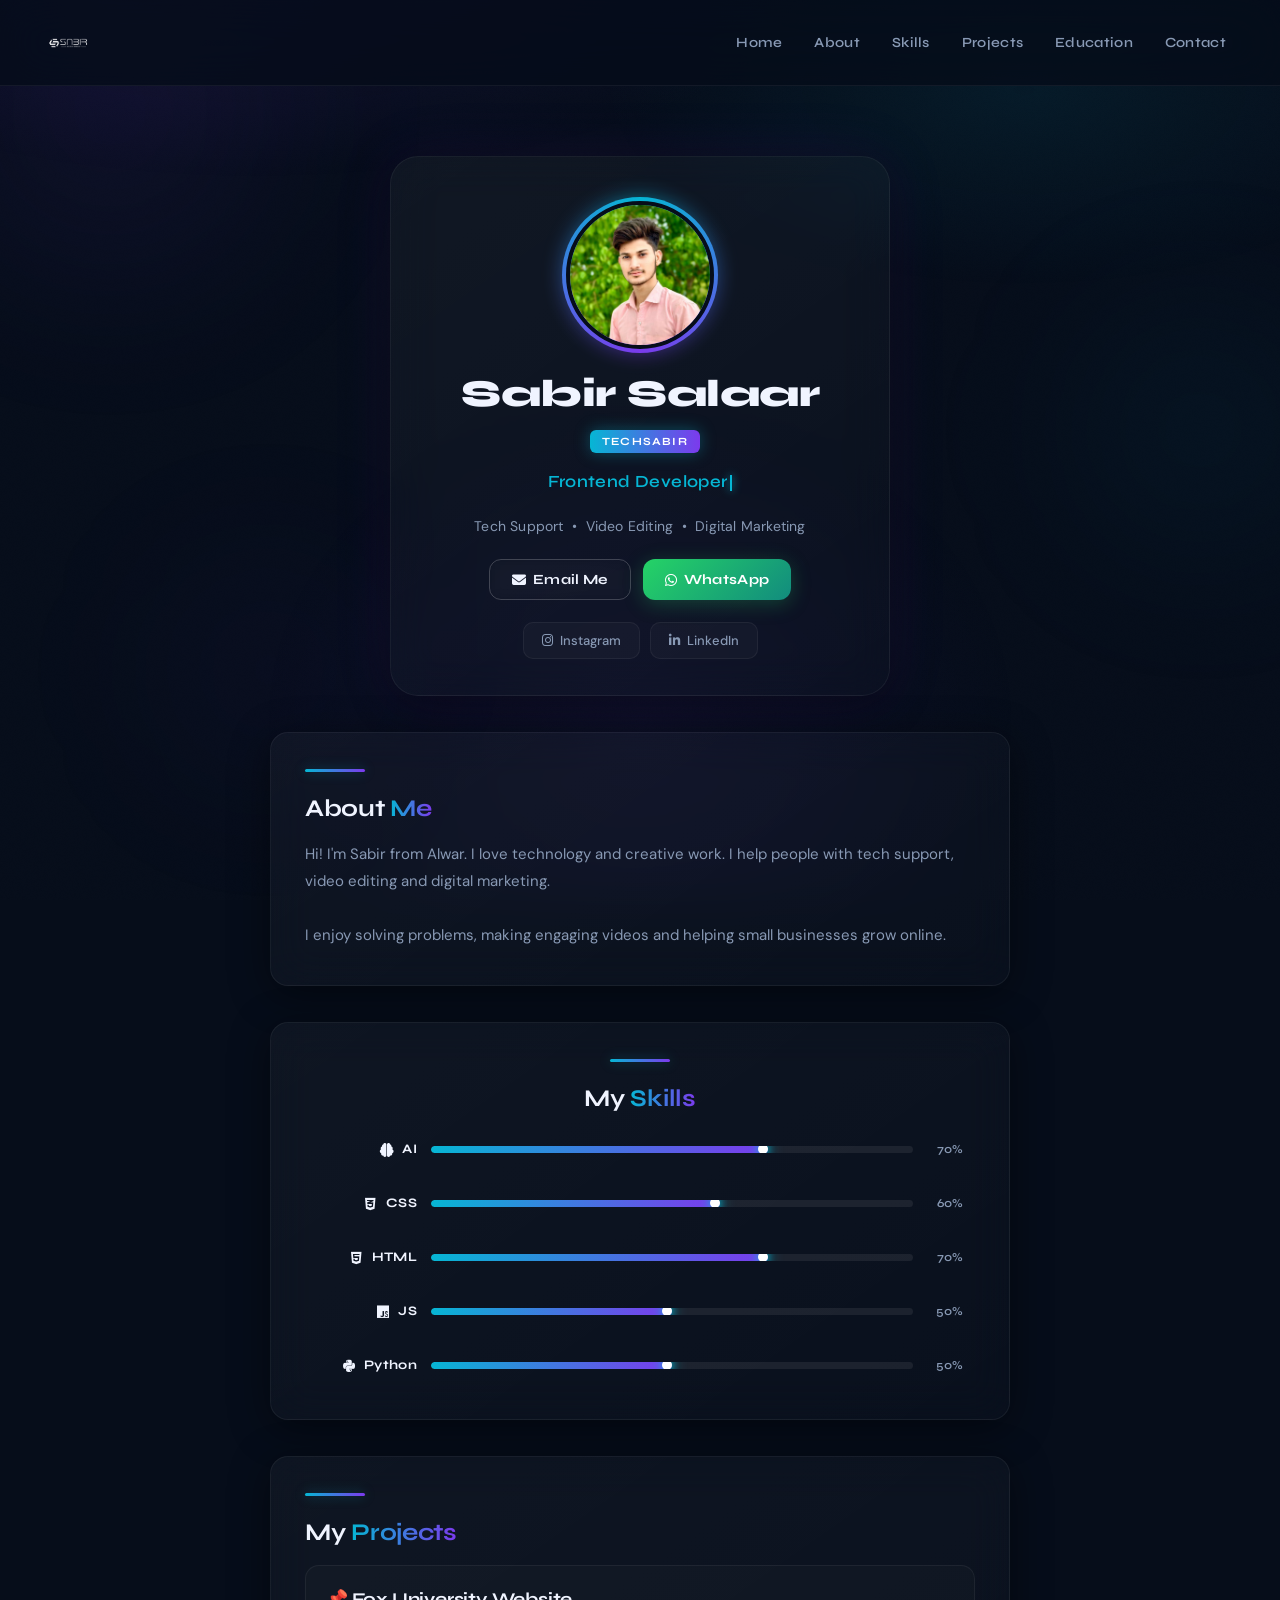
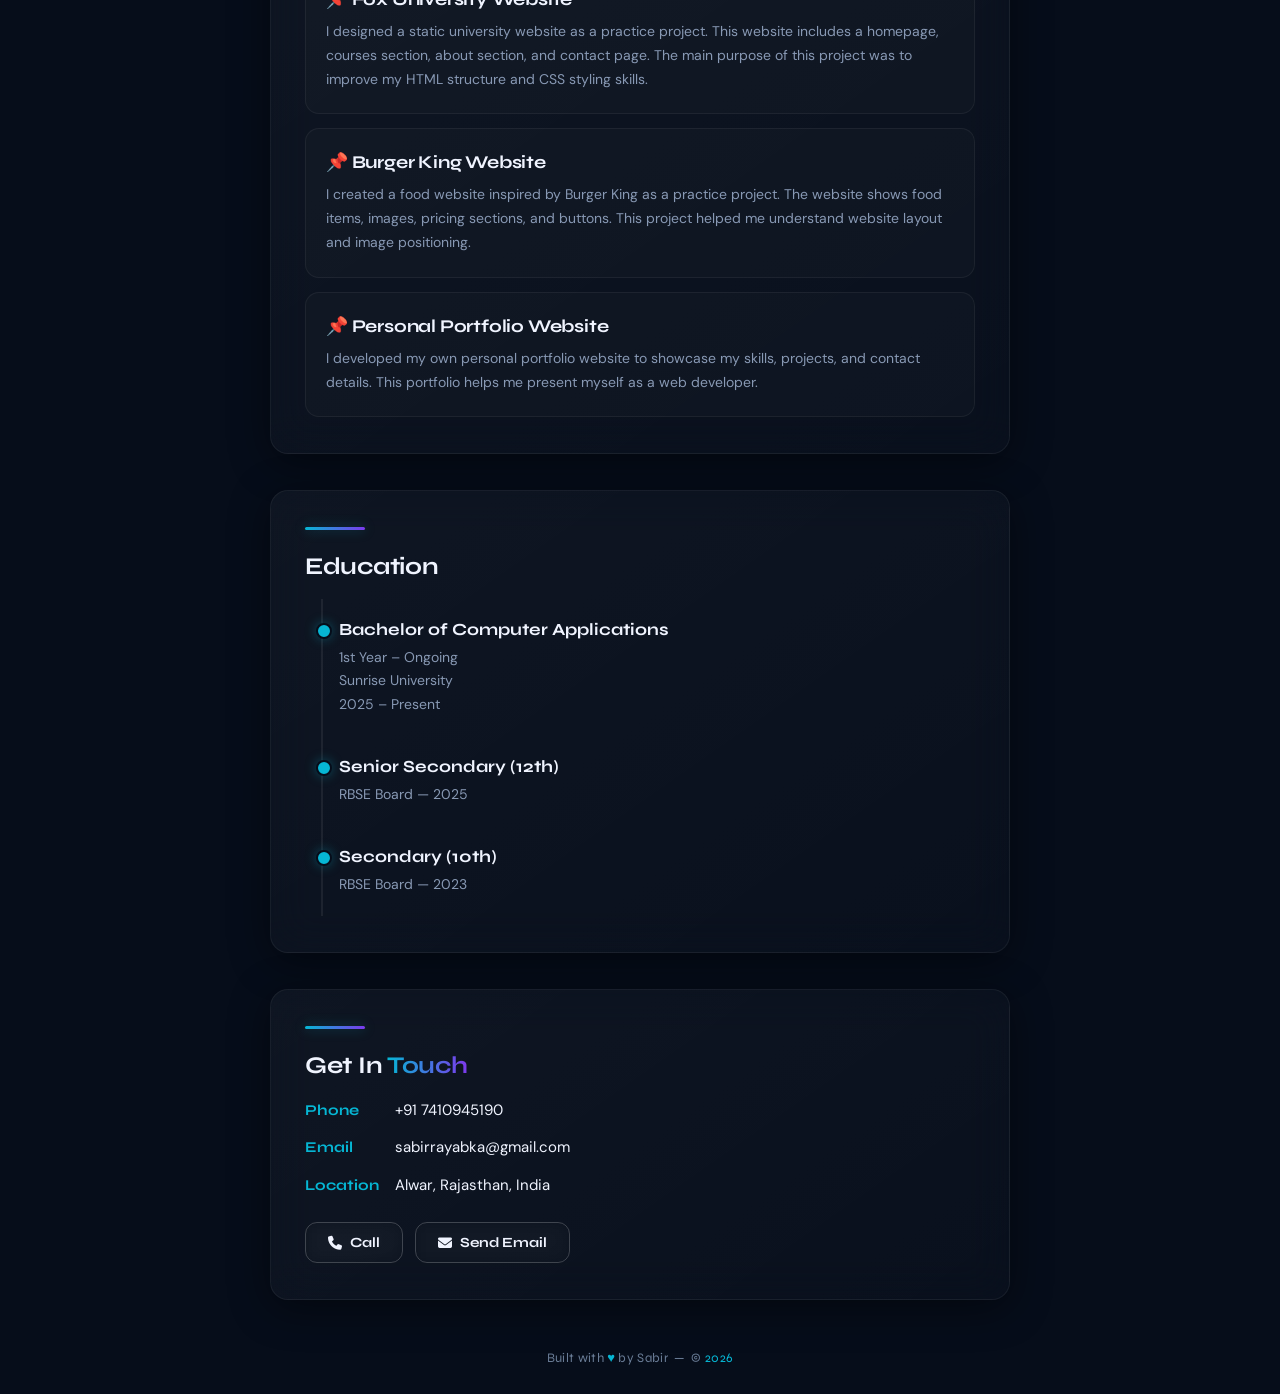
==== commit f51a4008: "your message" ====
--- a/index.html
+++ b/index.html
@@ -4,10 +4,26 @@
     <meta charset="UTF-8">
     <meta name="viewport" content="width=device-width, initial-scale=1.0">
     <title>Sabir Khan (Tech Sabir) ~ Portfolio</title>
-   <link rel="stylesheet" href="style.css">
-   <link rel="stylesheet" href="https://cdnjs.cloudflare.com/ajax/libs/font-awesome/6.5.0/css/all.min.css"/>
+    <link rel="stylesheet" href="https://cdnjs.cloudflare.com/ajax/libs/font-awesome/6.5.0/css/all.min.css"/>
+    <link rel="preconnect" href="https://fonts.googleapis.com">
+    <link rel="preconnect" href="https://fonts.gstatic.com" crossorigin>
+    <link href="https://fonts.googleapis.com/css2?family=Syne:wght@400;500;600;700;800&family=DM+Sans:ital,opsz,wght@0,9..40,300;0,9..40,400;0,9..40,500;0,9..40,600;1,9..40,300&display=swap" rel="stylesheet">
+    <link rel="stylesheet" href="style.css">
 </head>
 <body>
+
+    <!-- Scroll Progress Bar -->
+    <div class="progress-bar" id="progress-bar"></div>
+
+    <!-- Background Orbs -->
+    <div class="orb orb-1"></div>
+    <div class="orb orb-2"></div>
+    <div class="orb orb-3"></div>
+
+    <!-- Scroll to Top -->
+    <button class="scroll-top" id="scroll-top" aria-label="Scroll to top">
+        <i class="fas fa-arrow-up"></i>
+    </button>
 
     <!-- NAVBAR -->
     <div class="navbar" id="home">
@@ -39,70 +55,82 @@
             <span class="badge">TechSabir</span>
         </h1>
         <div class="typing-wrapper">
-        <span class="typing-text" id="typing-text"></span><span class="typing-cursor"></span>
-       </div>
-        <p class="role">Tech Support • Video Editing • Digital Marketing</p>
+            <span class="typing-text" id="typing-text"></span><span class="typing-cursor"></span>
+        </div>
+        <p class="role">Tech Support &nbsp;•&nbsp; Video Editing &nbsp;•&nbsp; Digital Marketing</p>
         <div class="cta">
-            <a class="btn email" href="mailto:sabirrayabka@gmail.com" target="_blank">Email Me</a>
-            <a class="btn whatsapp" href="https://wa.me/917410945190?text=Hello%20Sabir" target="_blank">WhatsApp</a>
+            <a class="btn email" href="mailto:sabirrayabka@gmail.com" target="_blank">
+                <i class="fas fa-envelope"></i> Email Me
+            </a>
+            <a class="btn whatsapp" href="https://wa.me/917410945190?text=Hello%20Sabir" target="_blank">
+                <i class="fab fa-whatsapp"></i> WhatsApp
+            </a>
         </div>
         <div class="socials">
-            <a class="instagram" href="https://www.instagram.com/muh_sabir2967" target="_blank">Instagram</a>
-            <a class="linkedin" href="https://www.linkedin.com/in/sabir-khan-2a4339389" target="_blank">LinkedIn</a>
+            <a class="instagram" href="https://www.instagram.com/muh_sabir2967" target="_blank">
+                <i class="fab fa-instagram"></i> Instagram
+            </a>
+            <a class="linkedin" href="https://www.linkedin.com/in/sabir-khan-2a4339389" target="_blank">
+                <i class="fab fa-linkedin-in"></i> LinkedIn
+            </a>
         </div>
     </div>
 
     <!-- ABOUT -->
     <section class="section-card" id="aboutme">
-        <h2>About Me</h2>
+        <div class="section-divider"></div>
+        <h2>About <span class="highlight">Me</span></h2>
         <p>Hi! I'm Sabir from Alwar. I love technology and creative work. I help people with tech support, video editing and digital marketing.<br><br>
         I enjoy solving problems, making engaging videos and helping small businesses grow online.</p>
     </section>
 
     <!-- SKILLS -->
     <section class="section-card skills-card" id="skills">
-        <h2>My <span style="color:#ff4a00;">Skills</span></h2>
-
-         <div class="skill-row">
-    <span class="skill-label"><i class="fas fa-brain"></i>AI</span>
-    <div class="skill-bar-wrap">
-        <div class="skill-bar-fill" style="--target-width:70%"></div>
-    </div>
-    <span class="skill-pct">70%</span>
-</div>
-<div class="skill-row">
-    <span class="skill-label"><i class="fab fa-css3-alt"></i>CSS</span>
-    <div class="skill-bar-wrap">
-        <div class="skill-bar-fill" style="--target-width:60%"></div>
-    </div>
-    <span class="skill-pct">60%</span>
-</div>
-<div class="skill-row">
-    <span class="skill-label"><i class="fab fa-html5"></i>HTML</span>
-    <div class="skill-bar-wrap">
-        <div class="skill-bar-fill" style="--target-width:70%"></div>
-    </div>
-    <span class="skill-pct">70%</span>
-</div>
-<div class="skill-row">
-    <span class="skill-label"><i class="fab fa-python"></i>Python</span>
-    <div class="skill-bar-wrap">
-        <div class="skill-bar-fill" style="--target-width:50%"></div>
-    </div>
-    <span class="skill-pct">50%</span>
-</div>
-<div class="skill-row">
-    <span class="skill-label"><i class="fab fa-js"></i>JavaScript</span>
-    <div class="skill-bar-wrap">
-        <div class="skill-bar-fill" style="--target-width:50%"></div>
-    </div>
-    <span class="skill-pct">50%</span>
-</div>
+        <div class="section-divider" style="margin: 0 auto 22px;"></div>
+        <h2>My <span class="highlight">Skills</span></h2>
+
+        <div class="skill-row">
+            <span class="skill-label"><i class="fas fa-brain"></i>AI</span>
+            <div class="skill-bar-wrap">
+                <div class="skill-bar-fill" style="--target-width:70%"></div>
+            </div>
+            <span class="skill-pct">70%</span>
+        </div>
+        <div class="skill-row">
+            <span class="skill-label"><i class="fab fa-css3-alt"></i>CSS</span>
+            <div class="skill-bar-wrap">
+                <div class="skill-bar-fill" style="--target-width:60%"></div>
+            </div>
+            <span class="skill-pct">60%</span>
+        </div>
+        <div class="skill-row">
+            <span class="skill-label"><i class="fab fa-html5"></i>HTML</span>
+            <div class="skill-bar-wrap">
+                <div class="skill-bar-fill" style="--target-width:70%"></div>
+            </div>
+            <span class="skill-pct">70%</span>
+        </div>
+        <div class="skill-row">
+            <span class="skill-label"><i class="fab fa-js"></i>JS</span>
+            <div class="skill-bar-wrap">
+                <div class="skill-bar-fill" style="--target-width:50%"></div>
+            </div>
+            <span class="skill-pct">50%</span>
+        </div>
+        <div class="skill-row">
+            <span class="skill-label"><i class="fab fa-python"></i>Python</span>
+            <div class="skill-bar-wrap">
+                <div class="skill-bar-fill" style="--target-width:50%"></div>
+            </div>
+            <span class="skill-pct">50%</span>
+        </div>
+        
     </section>
 
     <!-- PROJECTS -->
     <section class="section-card" id="project">
-        <h2>My <span style="color:#ff4a00;">Projects</span></h2>
+        <div class="section-divider"></div>
+        <h2>My <span class="highlight">Projects</span></h2>
         <div class="project-grid">
             <div class="project-item">
                 <h3>📌 Fox University Website</h3>
@@ -121,6 +149,7 @@
 
     <!-- EDUCATION -->
     <section class="section-card" id="education">
+        <div class="section-divider"></div>
         <h2>Education</h2>
         <div class="edu-list">
             <div class="edu-item">
@@ -140,28 +169,29 @@
 
     <!-- CONTACT -->
     <section class="section-card" id="contact">
-        <h2>Contact</h2>
+        <div class="section-divider"></div>
+        <h2>Get In <span class="highlight">Touch</span></h2>
         <div class="contact-info">
-            <p><strong>Phone:</strong> +91 7410945190</p>
-            <p><strong>Email:</strong> sabirrayabka@gmail.com</p>
-            <p><strong>Location:</strong> Alwar, Rajasthan, India</p>
+            <p><strong>Phone</strong> +91 7410945190</p>
+            <p><strong>Email</strong> sabirrayabka@gmail.com</p>
+            <p><strong>Location</strong> Alwar, Rajasthan, India</p>
         </div>
         <div class="contact-btns">
-            <a class="btn-outline" href="tel:+917410945190">📞 Call</a>
-            <a class="btn-outline" href="mailto:sabirrayabka@gmail.com">✉️ Send Email</a>
+            <a class="btn-outline" href="tel:+917410945190"><i class="fas fa-phone"></i> Call</a>
+            <a class="btn-outline" href="mailto:sabirrayabka@gmail.com"><i class="fas fa-envelope"></i> Send Email</a>
         </div>
     </section>
 
     <!-- FOOTER -->
     <footer>
-        Built with ❤️ by Sabir — © <span id="year"></span>
+        Built with <span>♥</span> by Sabir &nbsp;—&nbsp; © <span id="year"></span>
     </footer>
 
     <script>
-        // Set current year in footer
+        /* ── YEAR ── */
         document.getElementById('year').textContent = new Date().getFullYear();
 
-        // Hamburger menu toggle
+        /* ── HAMBURGER MENU ── */
         const toggle = document.getElementById('menu-toggle');
         const nav = document.getElementById('nav-menu');
 
@@ -169,64 +199,102 @@
             nav.classList.toggle('active');
         });
 
-        // Close menu when a nav link is clicked (mobile UX)
         document.querySelectorAll('#nav-menu a').forEach(link => {
-            link.addEventListener('click', () => {
-                nav.classList.remove('active');
+            link.addEventListener('click', () => nav.classList.remove('active'));
+        });
+
+        /* ── NAVBAR SCROLL EFFECT ── */
+        const navbar = document.querySelector('.navbar');
+        window.addEventListener('scroll', () => {
+            if (window.scrollY > 40) navbar.classList.add('scrolled');
+            else navbar.classList.remove('scrolled');
+        }, { passive: true });
+
+        /* ── SCROLL PROGRESS BAR ── */
+        const bar = document.getElementById('progress-bar');
+        window.addEventListener('scroll', () => {
+            const docH = document.documentElement.scrollHeight - window.innerHeight;
+            const pct = docH > 0 ? (window.scrollY / docH) * 100 : 0;
+            bar.style.width = pct + '%';
+        }, { passive: true });
+
+        /* ── SCROLL TO TOP ── */
+        const scrollTopBtn = document.getElementById('scroll-top');
+        window.addEventListener('scroll', () => {
+            if (window.scrollY > 320) scrollTopBtn.classList.add('visible');
+            else scrollTopBtn.classList.remove('visible');
+        }, { passive: true });
+        scrollTopBtn.addEventListener('click', () => window.scrollTo({ top: 0, behavior: 'smooth' }));
+
+        /* ── TYPING ANIMATION ── */
+        (function () {
+            const words = ['Frontend Developer', 'Video Editor', 'Digital Marketer', 'Tech Support'];
+            const el = document.getElementById('typing-text');
+            let wordIndex = 0, charIndex = 0, deleting = false;
+
+            function type() {
+                const current = words[wordIndex];
+                if (!deleting) {
+                    el.textContent = current.slice(0, ++charIndex);
+                    if (charIndex === current.length) {
+                        deleting = true;
+                        setTimeout(type, 1600);
+                        return;
+                    }
+                    setTimeout(type, 80);
+                } else {
+                    el.textContent = current.slice(0, --charIndex);
+                    if (charIndex === 0) {
+                        deleting = false;
+                        wordIndex = (wordIndex + 1) % words.length;
+                        setTimeout(type, 400);
+                        return;
+                    }
+                    setTimeout(type, 45);
+                }
+            }
+            type();
+        })();
+
+        /* ── SKILL BAR ANIMATION ── */
+        (function () {
+            const skillsSection = document.getElementById('skills');
+            let animated = false;
+
+            const observer = new IntersectionObserver(function (entries) {
+                if (entries[0].isIntersecting && !animated) {
+                    animated = true;
+                    document.querySelectorAll('.skill-bar-fill').forEach(function (bar) {
+                        requestAnimationFrame(function () {
+                            requestAnimationFrame(function () {
+                                bar.classList.add('animated');
+                            });
+                        });
+                    });
+                    observer.disconnect();
+                }
+            }, { threshold: 0.3 });
+
+            observer.observe(skillsSection);
+        })();
+
+        /* ── SECTION SCROLL REVEAL ── */
+        (function () {
+            const cards = document.querySelectorAll('.section-card');
+
+            const observer = new IntersectionObserver(function (entries) {
+                entries.forEach(function (entry) {
+                    if (entry.isIntersecting) {
+                        entry.target.classList.add('visible');
+                        observer.unobserve(entry.target);
+                    }
+                });
+            }, { threshold: 0.1, rootMargin: '0px 0px -40px 0px' });
+
+            cards.forEach(function (card) {
+                observer.observe(card);
             });
-        });
-        // ── TYPING ANIMATION JS ──
-(function () {
-    const words = ['Frontend Developer', 'Video Editor', 'Digital Marketer', 'Tech Support'];
-    const el = document.getElementById('typing-text');
-    let wordIndex = 0, charIndex = 0, deleting = false;
-
-    function type() {
-        const current = words[wordIndex];
-        if (!deleting) {
-            el.textContent = current.slice(0, ++charIndex);
-            if (charIndex === current.length) {
-                deleting = true;
-                setTimeout(type, 1600);
-                return;
-            }
-            setTimeout(type, 80);
-        } else {
-            el.textContent = current.slice(0, --charIndex);
-            if (charIndex === 0) {
-                deleting = false;
-                wordIndex = (wordIndex + 1) % words.length;
-                setTimeout(type, 400);
-                return;
-            }
-            setTimeout(type, 45);
-        }
-    }
-    type();
-})();
-
-// ── SKILL BAR ANIMATION JS ──
-(function () {
-    const skillsSection = document.getElementById('skills');
-    let animated = false;
-
-    const observer = new IntersectionObserver(function (entries) {
-        if (entries[0].isIntersecting && !animated) {
-            animated = true;
-            document.querySelectorAll('.skill-bar-fill').forEach(function (bar) {
-                // Small delay so CSS transition fires after paint
-                requestAnimationFrame(function () {
-                    requestAnimationFrame(function () {
-                        bar.classList.add('animated');
-                    });
-                });
-            });
-            observer.disconnect();
-        }
-    }, { threshold: 0.3 });
-
-    observer.observe(skillsSection);
-})();
+        })();
     </script>
 </body>
 </html>
--- a/style.css
+++ b/style.css
@@ -1,103 +1,272 @@
- * {
+ /* ── RESET & ROOT ── */
+        * {
             margin: 0;
             padding: 0;
             box-sizing: border-box;
-            font-family: Inter, ui-sans-serif, system-ui, -apple-system, 'Segoe UI', Roboto, 'Helvetica Neue', Arial;
         }
 
         :root {
-            --bg: #0b1220;
-            --card: #0f1724;
+            --bg: #060d1a;
+            --bg2: #081426;
+            --card: #0c1628;
+            --card2: #0f1c35;
             --accent: #7c3aed;
             --accent2: #06b6d4;
-            --muted: #9aa8bf;
-            --glass: rgba(255, 255, 255, 0.03);
-            --radius: 14px;
-        }
-
-        html {
-            scroll-behavior: smooth;
-        }
+            --accent-glow: rgba(124, 58, 237, 0.35);
+            --cyan-glow: rgba(6, 182, 212, 0.35);
+            --muted: #8899b4;
+            --muted2: #6a7d97;
+            --white: #f0f4ff;
+            --glass: rgba(255, 255, 255, 0.028);
+            --glass-border: rgba(255, 255, 255, 0.055);
+            --glass-hover: rgba(255, 255, 255, 0.05);
+            --radius: 18px;
+            --radius-sm: 12px;
+            --font-display: 'Syne', sans-serif;
+            --font-body: 'DM Sans', sans-serif;
+            --shadow-card: 0 8px 40px rgba(0, 0, 0, 0.45);
+            --shadow-glow: 0 0 60px rgba(124, 58, 237, 0.12);
+        }
+
+        html { scroll-behavior: smooth; }
 
         body {
-            background: linear-gradient(180deg, #071020 0%, #081426 60%);
-            width: 100%;
+            background: var(--bg);
+            font-family: var(--font-body);
             min-height: 100vh;
+            overflow-x: hidden;
+            color: var(--white);
+        }
+
+        /* ── ANIMATED BACKGROUND ── */
+        body::before {
+            content: '';
+            position: fixed;
+            inset: 0;
+            background:
+                radial-gradient(ellipse 80% 50% at 20% -10%, rgba(124, 58, 237, 0.13) 0%, transparent 60%),
+                radial-gradient(ellipse 60% 40% at 80% 10%, rgba(6, 182, 212, 0.08) 0%, transparent 55%),
+                radial-gradient(ellipse 50% 60% at 50% 80%, rgba(124, 58, 237, 0.06) 0%, transparent 60%);
+            pointer-events: none;
+            z-index: 0;
+        }
+
+        /* Grain texture overlay */
+        body::after {
+            content: '';
+            position: fixed;
+            inset: 0;
+            background-image: url("data:image/svg+xml,%3Csvg viewBox='0 0 256 256' xmlns='http://www.w3.org/2000/svg'%3E%3Cfilter id='noise'%3E%3CfeTurbulence type='fractalNoise' baseFrequency='0.9' numOctaves='4' stitchTiles='stitch'/%3E%3C/filter%3E%3Crect width='100%25' height='100%25' filter='url(%23noise)' opacity='0.035'/%3E%3C/svg%3E");
+            background-size: 180px;
+            pointer-events: none;
+            z-index: 0;
+            opacity: 0.4;
+        }
+
+        /* ── FLOATING ORBS ── */
+        .orb {
+            position: fixed;
+            border-radius: 50%;
+            filter: blur(90px);
+            pointer-events: none;
+            z-index: 0;
+            animation: orbFloat 14s ease-in-out infinite alternate;
+        }
+
+        .orb-1 {
+            width: 420px;
+            height: 420px;
+            background: radial-gradient(circle, rgba(124, 58, 237, 0.12), transparent 70%);
+            top: -100px;
+            left: -100px;
+            animation-delay: 0s;
+        }
+
+        .orb-2 {
+            width: 320px;
+            height: 320px;
+            background: radial-gradient(circle, rgba(6, 182, 212, 0.09), transparent 70%);
+            top: 30%;
+            right: -80px;
+            animation-delay: -5s;
+        }
+
+        .orb-3 {
+            width: 280px;
+            height: 280px;
+            background: radial-gradient(circle, rgba(124, 58, 237, 0.08), transparent 70%);
+            bottom: 10%;
+            left: 10%;
+            animation-delay: -9s;
+        }
+
+        @keyframes orbFloat {
+            0% { transform: translate(0, 0) scale(1); }
+            100% { transform: translate(30px, 40px) scale(1.08); }
+        }
+
+        /* All sections above z-index 0 */
+        .navbar, .box, .section-card, footer, .progress-bar { position: relative; z-index: 1; }
+
+        /* ── SCROLL PROGRESS BAR ── */
+        .progress-bar {
+            position: fixed;
+            top: 0;
+            left: 0;
+            height: 3px;
+            width: 0%;
+            background: linear-gradient(90deg, var(--accent2), var(--accent));
+            z-index: 9999;
+            transition: width 0.1s linear;
+            box-shadow: 0 0 12px var(--cyan-glow);
         }
 
         /* ── NAVBAR ── */
         .navbar {
             width: 100%;
-            min-height: 60px;
-            background-color: #0A1B35;
+            height: 86px;
+            background: rgba(6, 13, 26, 0.82);
+            backdrop-filter: blur(24px);
+            -webkit-backdrop-filter: blur(24px);
+            border-bottom: 1px solid var(--glass-border);
             display: flex;
             align-items: center;
             justify-content: space-between;
-            padding: 0 30px;
+            padding: 0 40px;
             position: sticky;
             top: 0;
             z-index: 1000;
+            transition: background 0.3s ease, box-shadow 0.3s ease;
+        }
+
+        .navbar.scrolled {
+            background: rgba(6, 13, 26, 0.95);
+            box-shadow: 0 4px 30px rgba(0, 0, 0, 0.4);
         }
 
         .logo img {
-            width: 160px;
-            height: auto;
+            height: 42px;
+            width: auto;
             filter: brightness(0) invert(1);
             cursor: pointer;
             display: block;
-        }
+            transition: opacity 0.2s;
+        }
+
+        .logo img:hover { opacity: 0.8; }
 
         .menu-toggle {
             display: none;
-            font-size: 28px;
-            color: white;
+            font-size: 26px;
+            color: var(--white);
             cursor: pointer;
             background: none;
             border: none;
             line-height: 1;
-        }
+            transition: color 0.2s;
+        }
+
+        .menu-toggle:hover { color: var(--accent2); }
 
         .nav ul {
             list-style: none;
             display: flex;
-            gap: 8px;
+            gap: 4px;
             margin: 0;
             padding: 0;
+            align-items: center;
         }
 
         .nav ul li a {
-            color: white;
+            font-family: var(--font-display);
+            color: var(--muted);
             text-decoration: none;
-            font-size: 15px;
-            font-weight: 500;
-            padding: 6px 10px;
-            border-radius: 6px;
-            transition: border-bottom 0.2s;
+            font-size: 14px;
+            font-weight: 600;
+            letter-spacing: 0.3px;
+            padding: 8px 14px;
+            border-radius: 8px;
+            transition: color 0.25s ease, background 0.25s ease;
             display: inline-block;
+            position: relative;
+        }
+
+        .nav ul li a::after {
+            content: '';
+            position: absolute;
+            bottom: 4px;
+            left: 50%;
+            width: 0;
+            height: 2px;
+            background: linear-gradient(90deg, var(--accent2), var(--accent));
+            transition: width 0.3s ease, left 0.3s ease;
+            border-radius: 2px;
         }
 
         .nav ul li a:hover {
-            border-bottom: 2px solid white;
+            color: var(--white);
+            background: var(--glass-hover);
+        }
+
+        .nav ul li a:hover::after {
+            width: calc(100% - 28px);
+            left: 14px;
         }
 
         /* ── PROFILE BOX ── */
         .box {
             width: 90%;
-            max-width: 480px;
-            background: linear-gradient(180deg, rgba(255,255,255,0.02), rgba(255,255,255,0.01));
-            border-radius: 20px;
-            margin: 75px auto 0;
-            border: 1px solid rgba(255,255,255,0.04);
-            padding: 30px 20px;
+            max-width: 500px;
+            background: linear-gradient(145deg, rgba(255,255,255,0.045), rgba(255,255,255,0.015));
+            border-radius: 28px;
+            margin: 70px auto 0;
+            border: 1px solid var(--glass-border);
+            padding: 44px 28px 36px;
             text-align: center;
-        }
-
+            box-shadow: var(--shadow-card), var(--shadow-glow);
+            backdrop-filter: blur(20px);
+            -webkit-backdrop-filter: blur(20px);
+            transition: box-shadow 0.4s ease;
+        }
+
+        .box:hover {
+            box-shadow: var(--shadow-card), 0 0 80px rgba(124, 58, 237, 0.18);
+        }
+
+        /* Profile image ring */
         .img {
-            width: 150px;
-            height: 150px;
+            width: 148px;
+            height: 148px;
             border-radius: 50%;
-            margin: 0 auto 16px;
-            overflow: hidden;
+            margin: 0 auto 22px;
+            position: relative;
+        }
+
+        .img::before {
+            content: '';
+            position: absolute;
+            inset: -4px;
+            border-radius: 50%;
+            background: conic-gradient(from 0deg, var(--accent2), var(--accent), var(--accent2));
+            animation: ringRotate 4s linear infinite;
+            z-index: 0;
+        }
+
+        .img::after {
+            content: '';
+            position: absolute;
+            inset: -4px;
+            border-radius: 50%;
+            background: conic-gradient(from 0deg, var(--accent2), var(--accent), var(--accent2));
+            filter: blur(10px);
+            opacity: 0.5;
+            z-index: 0;
+            animation: ringRotate 4s linear infinite;
+        }
+
+        @keyframes ringRotate {
+            from { transform: rotate(0deg); }
+            to { transform: rotate(360deg); }
         }
 
         .img img {
@@ -105,90 +274,149 @@
             height: 100%;
             object-fit: cover;
             border-radius: 50%;
-            border: 4px solid rgba(124, 58, 237, 0.3);
-            box-shadow: 0 12px 40px rgba(2, 6, 23, 0.6);
+            border: 4px solid var(--bg);
             display: block;
+            position: relative;
+            z-index: 1;
         }
 
         .name {
-            font-size: clamp(24px, 5vw, 34px);
-            color: white;
-            margin-bottom: 8px;
+            font-family: var(--font-display);
+            font-size: clamp(26px, 5.5vw, 38px);
+            font-weight: 800;
+            color: var(--white);
+            margin-bottom: 10px;
+            letter-spacing: -0.5px;
         }
 
         .badge {
             display: inline-block;
-            font-size: 13px;
-            color: #021025;
-            padding: 6px 10px;
-            border-radius: 8px;
+            font-family: var(--font-display);
+            font-size: 11px;
+            letter-spacing: 1.2px;
+            text-transform: uppercase;
+            color: #fff;
+            padding: 5px 12px;
+            border-radius: 6px;
             font-weight: 700;
             background: linear-gradient(90deg, var(--accent2), var(--accent));
-            cursor: pointer;
+            cursor: default;
             vertical-align: middle;
-            margin-left: 8px;
-        }
+            margin-left: 10px;
+            box-shadow: 0 0 16px var(--cyan-glow);
+        }
+
+        /* ── TYPING ANIMATION ── */
+        .typing-wrapper {
+            min-height: 30px;
+            margin: 8px 0 16px;
+        }
+
+        .typing-text {
+            color: var(--accent2);
+            font-family: var(--font-display);
+            font-size: clamp(14px, 3.5vw, 17px);
+            font-weight: 600;
+            letter-spacing: 0.4px;
+        }
+
+        .typing-cursor {
+            display: inline-block;
+            width: 2px;
+            height: 1em;
+            background: var(--accent2);
+            vertical-align: middle;
+            margin-left: 2px;
+            animation: blink 0.7s step-end infinite;
+            box-shadow: 0 0 8px var(--accent2);
+        }
+
+        @keyframes blink { 50% { opacity: 0; } }
 
         .role {
             color: var(--muted);
-            font-size: 15px;
-            margin-bottom: 16px;
-        }
-
+            font-size: 14px;
+            letter-spacing: 0.2px;
+            margin-bottom: 24px;
+        }
+
+        /* ── BUTTONS ── */
         .cta {
             display: flex;
             gap: 12px;
             justify-content: center;
             flex-wrap: wrap;
-            margin-top: 12px;
+            margin-top: 4px;
         }
 
         .btn {
-            padding: 10px 18px;
-            border-radius: 10px;
+            padding: 11px 22px;
+            border-radius: 12px;
+            font-family: var(--font-display);
+            font-weight: 700;
+            font-size: 14px;
+            letter-spacing: 0.3px;
+            text-decoration: none;
+            display: inline-flex;
+            align-items: center;
+            gap: 7px;
+            transition: transform 0.25s cubic-bezier(0.34, 1.56, 0.64, 1), box-shadow 0.25s ease;
+            cursor: pointer;
+        }
+
+        .btn.email {
+            background: transparent;
+            border: 1.5px solid rgba(255,255,255,0.2);
+            color: var(--white);
+            backdrop-filter: blur(8px);
+        }
+
+        .btn.email:hover {
+            border-color: rgba(255,255,255,0.5);
+            transform: translateY(-3px) scale(1.03);
+            box-shadow: 0 8px 24px rgba(0, 0, 0, 0.3);
+        }
+
+        .btn.whatsapp {
+            background: linear-gradient(135deg, #25D366, #128C7E);
+            color: #fff;
+            border: none;
+            box-shadow: 0 4px 20px rgba(37, 211, 102, 0.25);
+        }
+
+        .btn.whatsapp:hover {
+            transform: translateY(-3px) scale(1.03);
+            box-shadow: 0 8px 28px rgba(37, 211, 102, 0.45);
+        }
+
+        /* generic outline btn used in contact */
+        .btn-outline {
+            background: transparent;
+            border: 1.5px solid rgba(255,255,255,0.2);
+            color: var(--white);
+            padding: 11px 22px;
+            border-radius: 12px;
+            font-family: var(--font-display);
             font-weight: 700;
             text-decoration: none;
-            display: inline-block;
+            display: inline-flex;
+            align-items: center;
+            gap: 8px;
             font-size: 14px;
-            transition: opacity 0.2s;
-        }
-
-        .btn:hover {
-            opacity: 0.85;
-        }
-
-        .btn.email {
-            background-color: transparent;
-            border: 1.5px solid white;
-            color: white;
-        }
-
-        .btn.whatsapp {
-            background: linear-gradient(90deg, #25D366, #128C7E);
-            color: #fff;
-            border: none;
-        }
-
-        /* generic outline btn used in contact */
-        .btn-outline {
-            background-color: transparent;
-            border: 1.5px solid white;
-            color: white;
-            padding: 10px 18px;
-            border-radius: 10px;
-            font-weight: 700;
-            text-decoration: none;
-            display: inline-block;
-            font-size: 14px;
-            transition: opacity 0.2s;
+            backdrop-filter: blur(8px);
+            transition: transform 0.25s cubic-bezier(0.34, 1.56, 0.64, 1), border-color 0.25s ease, box-shadow 0.25s ease;
         }
 
         .btn-outline:hover {
-            opacity: 0.8;
-        }
-
+            border-color: var(--accent2);
+            color: var(--accent2);
+            transform: translateY(-3px) scale(1.03);
+            box-shadow: 0 8px 24px rgba(6, 182, 212, 0.2);
+        }
+
+        /* ── SOCIALS ── */
         .socials {
-            margin-top: 20px;
+            margin-top: 22px;
             display: flex;
             gap: 10px;
             justify-content: center;
@@ -198,78 +426,135 @@
         .socials a {
             color: var(--muted);
             text-decoration: none;
-            padding: 8px 14px;
-            border-radius: 8px;
+            padding: 9px 18px;
+            border-radius: 10px;
             background: var(--glass);
-            border: 1px solid rgba(255,255,255,0.2);
-            font-size: 14px;
-            transition: background 0.2s, color 0.2s;
-        }
+            border: 1px solid var(--glass-border);
+            font-size: 13px;
+            font-weight: 500;
+            display: inline-flex;
+            align-items: center;
+            gap: 7px;
+            transition: background 0.25s ease, color 0.25s ease, box-shadow 0.25s ease, border-color 0.25s ease, transform 0.25s cubic-bezier(0.34, 1.56, 0.64, 1);
+        }
+
+        .socials a:hover { transform: translateY(-3px); }
 
         .socials a.instagram:hover {
             background: linear-gradient(45deg, #feda75, #fa7e1e, #d62976, #962fbf, #4f5bd5);
             color: white;
             border-color: transparent;
+            box-shadow: 0 6px 20px rgba(214, 41, 118, 0.4);
         }
 
         .socials a.linkedin:hover {
             background: linear-gradient(135deg, #0A66C2, #004182);
             color: white;
             border-color: transparent;
-        }
-
-        /* ── SHARED SECTION CARD ── */
+            box-shadow: 0 6px 20px rgba(10, 102, 194, 0.4);
+        }
+
+        /* ── SECTION CARDS ── */
         .section-card {
             width: 90%;
-            max-width: 720px;
-            padding: 28px;
-            margin: 40px auto 0;
+            max-width: 740px;
+            padding: 36px 34px;
+            margin: 36px auto 0;
             border-radius: var(--radius);
-            background: linear-gradient(180deg, rgba(255,255,255,0.02), rgba(255,255,255,0.01));
-            border: 1px solid rgba(255,255,255,0.04);
-            backdrop-filter: blur(6px);
-        }
-
+            background: linear-gradient(145deg, rgba(255,255,255,0.038), rgba(255,255,255,0.014));
+            border: 1px solid var(--glass-border);
+            backdrop-filter: blur(20px);
+            -webkit-backdrop-filter: blur(20px);
+            box-shadow: var(--shadow-card);
+            transition: transform 0.35s ease, box-shadow 0.35s ease, border-color 0.35s ease;
+            opacity: 0;
+            transform: translateY(28px);
+        }
+
+        .section-card.visible {
+            opacity: 1;
+            transform: translateY(0);
+            transition: opacity 0.6s ease, transform 0.6s cubic-bezier(0.22, 1, 0.36, 1), box-shadow 0.35s ease, border-color 0.35s ease;
+        }
+
+        .section-card:hover {
+            transform: translateY(-4px);
+            box-shadow: 0 20px 60px rgba(0,0,0,0.5), 0 0 40px rgba(124, 58, 237, 0.1);
+            border-color: rgba(124, 58, 237, 0.18);
+        }
+
+        /* Section heading style */
         .section-card h2 {
-            color: white;
-            font-size: clamp(18px, 4vw, 22px);
-            margin-bottom: 14px;
+            font-family: var(--font-display);
+            color: var(--white);
+            font-size: clamp(19px, 4vw, 24px);
+            font-weight: 700;
+            margin-bottom: 18px;
+            letter-spacing: -0.3px;
+        }
+
+        .section-card h2 .highlight {
+            background: linear-gradient(90deg, var(--accent2), var(--accent));
+            -webkit-background-clip: text;
+            -webkit-text-fill-color: transparent;
+            background-clip: text;
         }
 
         .section-card p {
             color: var(--muted);
-            line-height: 1.7;
+            line-height: 1.8;
             font-size: 15px;
         }
 
-        /* ── SKILLS ── */
+        /* ── SKILLS CARD ── */
         .skills-card h2 {
             text-align: center;
-            color: white;
-            font-size: clamp(18px, 4vw, 22px);
-            margin-bottom: 20px;
         }
 
         .skill-row {
             display: flex;
             align-items: center;
-            gap: 12px;
-            margin-bottom: 16px;
+            gap: 14px;
+            margin-bottom: 18px;
+            padding: 10px 12px;
+            border-radius: 10px;
+            transition: background 0.25s ease;
+        }
+
+        .skill-row:last-child { margin-bottom: 0; }
+
+        .skill-row:hover {
+            background: rgba(255,255,255,0.03);
         }
 
         .skill-label {
-            color: white;
-            font-size: 14px;
-            font-weight: 600;
-            width: 90px;
+            font-family: var(--font-display);
+            color: var(--white);
+            font-size: 13px;
+            font-weight: 700;
+            letter-spacing: 0.3px;
+            width: 100px;
             flex-shrink: 0;
             text-align: right;
+            white-space: nowrap;
+            overflow: hidden;
+            text-overflow: ellipsis;
+        }
+
+        .skill-label i {
+            margin-right: 7px;
+            font-size: 14px;
+            vertical-align: middle;
+            display: inline-block;
+            width: 16px;
+            text-align: center;
+            flex-shrink: 0;
         }
 
         .skill-bar-wrap {
             flex: 1;
-            height: 8px;
-            background: rgba(255,255,255,0.1);
+            height: 7px;
+            background: rgba(255,255,255,0.07);
             border-radius: 20px;
             overflow: hidden;
         }
@@ -278,12 +563,39 @@
             height: 100%;
             border-radius: 20px;
             background: linear-gradient(90deg, var(--accent2), var(--accent));
+            width: 0 !important;
+            transition: width 1.5s cubic-bezier(0.22, 1, 0.36, 1);
+            box-shadow: 0 0 10px rgba(6, 182, 212, 0.4);
+            position: relative;
+        }
+
+        .skill-bar-fill::after {
+            content: '';
+            position: absolute;
+            right: 0;
+            top: 50%;
+            transform: translateY(-50%);
+            width: 10px;
+            height: 10px;
+            border-radius: 50%;
+            background: white;
+            box-shadow: 0 0 8px var(--accent2), 0 0 16px var(--accent2);
+            opacity: 0;
+            transition: opacity 0.3s ease 1.2s;
+        }
+
+        .skill-bar-fill.animated::after { opacity: 1; }
+
+        .skill-bar-fill.animated {
+            width: var(--target-width) !important;
         }
 
         .skill-pct {
+            font-family: var(--font-display);
             color: var(--muted);
             font-size: 12px;
-            width: 34px;
+            font-weight: 600;
+            width: 36px;
             text-align: right;
             flex-shrink: 0;
         }
@@ -292,105 +604,205 @@
         .project-grid {
             display: flex;
             flex-direction: column;
-            gap: 16px;
-            margin-top: 8px;
+            gap: 14px;
+            margin-top: 6px;
         }
 
         .project-item {
-            padding: 18px;
-            border-radius: 10px;
+            padding: 22px 20px;
+            border-radius: 14px;
             background: rgba(255,255,255,0.02);
-            border: 1px solid rgba(255,255,255,0.05);
+            border: 1px solid var(--glass-border);
+            transition: transform 0.3s cubic-bezier(0.22, 1, 0.36, 1), box-shadow 0.3s ease, border-color 0.3s ease, background 0.3s ease;
+            cursor: default;
+            position: relative;
+            overflow: hidden;
+        }
+
+        .project-item::before {
+            content: '';
+            position: absolute;
+            inset: 0;
+            background: linear-gradient(135deg, rgba(124, 58, 237, 0.06), transparent 60%);
+            opacity: 0;
+            transition: opacity 0.35s ease;
+        }
+
+        .project-item:hover::before { opacity: 1; }
+
+        .project-item:hover {
+            transform: translateX(6px);
+            border-color: rgba(124, 58, 237, 0.3);
+            background: rgba(124, 58, 237, 0.04);
+            box-shadow: 0 8px 32px rgba(0,0,0,0.3), -4px 0 20px rgba(124, 58, 237, 0.15);
         }
 
         .project-item h3 {
-            color: white;
+            font-family: var(--font-display);
+            color: var(--white);
             font-size: clamp(15px, 3.5vw, 18px);
-            margin-bottom: 8px;
+            font-weight: 700;
+            margin-bottom: 10px;
+            letter-spacing: -0.2px;
         }
 
         .project-item p {
             color: var(--muted);
             font-size: 14px;
-            line-height: 1.65;
+            line-height: 1.7;
         }
 
         /* ── EDUCATION ── */
         .edu-list {
             display: flex;
             flex-direction: column;
-            gap: 20px;
-            margin-top: 8px;
+            gap: 0;
+            margin-top: 6px;
+        }
+
+        .edu-item {
+            padding: 20px 16px;
+            border-left: 2px solid rgba(255,255,255,0.07);
+            margin-left: 16px;
+            position: relative;
+            transition: border-color 0.3s ease;
+        }
+
+        .edu-item:hover { border-color: var(--accent2); }
+
+        .edu-item::before {
+            content: '';
+            position: absolute;
+            left: -7px;
+            top: 24px;
+            width: 12px;
+            height: 12px;
+            border-radius: 50%;
+            background: var(--accent2);
+            border: 2px solid var(--bg);
+            box-shadow: 0 0 12px var(--cyan-glow);
+            transition: transform 0.3s cubic-bezier(0.34, 1.56, 0.64, 1), box-shadow 0.3s ease;
+        }
+
+        .edu-item:hover::before {
+            transform: scale(1.3);
+            box-shadow: 0 0 20px var(--cyan-glow);
         }
 
         .edu-item h4 {
-            color: white;
+            font-family: var(--font-display);
+            color: var(--white);
             font-size: clamp(14px, 3.5vw, 17px);
-            margin-bottom: 4px;
+            font-weight: 700;
+            margin-bottom: 6px;
         }
 
         .edu-item p {
             color: var(--muted);
             font-size: 14px;
-            line-height: 1.6;
+            line-height: 1.65;
         }
 
         /* ── CONTACT ── */
         .contact-info p {
-            color: white;
+            color: var(--white);
             font-size: 15px;
-            margin-bottom: 10px;
-            line-height: 1.6;
-        }
-
-        .contact-info strong {
+            margin-bottom: 12px;
+            line-height: 1.7;
+            display: flex;
+            align-items: center;
+            gap: 10px;
+        }
+
+        .contact-info p strong {
             color: var(--accent2);
+            font-family: var(--font-display);
+            font-weight: 700;
+            min-width: 80px;
         }
 
         .contact-btns {
             display: flex;
             gap: 12px;
             flex-wrap: wrap;
-            margin-top: 20px;
+            margin-top: 24px;
         }
 
         /* ── FOOTER ── */
         footer {
             text-align: center;
-            margin: 40px 0 20px;
-            color: var(--muted);
-            font-size: 14px;
+            margin: 50px 0 28px;
+            color: var(--muted2);
+            font-size: 13px;
+            font-family: var(--font-display);
+            letter-spacing: 0.3px;
+        }
+
+        footer span { color: var(--accent2); }
+
+        /* ── SCROLL TO TOP ── */
+        .scroll-top {
+            position: fixed;
+            bottom: 28px;
+            right: 28px;
+            width: 46px;
+            height: 46px;
+            border-radius: 12px;
+            background: linear-gradient(135deg, var(--accent2), var(--accent));
+            color: white;
+            border: none;
+            cursor: pointer;
+            display: flex;
+            align-items: center;
+            justify-content: center;
+            font-size: 16px;
+            z-index: 900;
+            opacity: 0;
+            transform: translateY(20px);
+            transition: opacity 0.3s ease, transform 0.3s ease, box-shadow 0.3s ease;
+            box-shadow: 0 4px 20px var(--accent-glow);
+        }
+
+        .scroll-top.visible {
+            opacity: 1;
+            transform: translateY(0);
+        }
+
+        .scroll-top:hover {
+            box-shadow: 0 8px 30px var(--accent-glow);
+            transform: translateY(-3px);
         }
 
         /* ── RESPONSIVE: TABLET ── */
         @media (max-width: 900px) {
             .section-card {
-                max-width: 90%;
+                max-width: 92%;
+                padding: 28px 24px;
             }
         }
 
         /* ── RESPONSIVE: MOBILE ── */
         @media (max-width: 768px) {
             .navbar {
-                padding: 12px 20px;
+                padding: 0 20px;
                 flex-wrap: wrap;
+                height: auto;
+                min-height: 70px;
                 position: relative;
             }
 
-            .menu-toggle {
-                display: block;
-            }
+            .navbar .logo { padding: 14px 0; }
+
+            .menu-toggle { display: block; }
 
             .nav {
                 display: none;
                 width: 100%;
-                background-color: #0A1B35;
-                padding: 10px 0 16px;
-            }
-
-            .nav.active {
-                display: block;
-            }
+                padding: 8px 0 16px;
+                border-top: 1px solid var(--glass-border);
+            }
+
+            .nav.active { display: block; }
 
             .nav ul {
                 flex-direction: column;
@@ -401,25 +813,52 @@
             .nav ul li a {
                 display: block;
                 padding: 12px 20px;
-                font-size: 16px;
-            }
-
-            .box {
-                margin-top: 30px;
-            }
-
+                font-size: 15px;
+                width: 100%;
+                text-align: center;
+            }
+
+            .nav ul li a::after { display: none; }
+
+            .box { margin-top: 28px; }
+
+            /* FIX: Skill icons + label stay on one line */
             .skill-label {
-                width: 80px;
+                width: 90px;
+                font-size: 12.5px;
+                white-space: nowrap;
+                display: flex;
+                align-items: center;
+                justify-content: flex-end;
+                gap: 5px;
+            }
+
+            .skill-label i {
+                margin-right: 0;
                 font-size: 13px;
-            }
+                flex-shrink: 0;
+            }
+
+            .skill-row { padding: 8px 6px; gap: 10px; }
+
+            .section-card { padding: 24px 18px; }
 
             .contact-btns {
                 flex-direction: column;
             }
 
-            .contact-btns a {
-                text-align: center;
-            }
+            .contact-btns a { text-align: center; width: 100%; justify-content: center; }
+
+            .project-item:hover, .section-card:hover {
+                transform: none;
+            }
+
+            .btn:hover, .btn-outline:hover {
+                transform: none;
+                box-shadow: none;
+            }
+
+            .socials a:hover { transform: none; }
         }
 
         @media (max-width: 400px) {
@@ -429,147 +868,18 @@
             }
 
             .cta a {
-                width: 80%;
+                width: 85%;
                 text-align: center;
-            }
-        }
-        /* ── TYPING ANIMATION CSS ── */
-.typing-wrapper {
-    min-height: 28px;
-    margin: 6px 0 14px;
-}
-
-.typing-text {
-    color: var(--accent2);
-    font-size: clamp(14px, 3.5vw, 17px);
-    font-weight: 500;
-    letter-spacing: 0.3px;
-}
-
-.typing-cursor {
-    display: inline-block;
-    width: 2px;
-    height: 1.1em;
-    background: var(--accent2);
-    vertical-align: middle;
-    margin-left: 2px;
-    animation: blink 0.7s step-end infinite;
-}
-
-@keyframes blink {
-    50% { opacity: 0; }
-}
-
-/* ── SKILL BAR ANIMATION CSS ── */
-.skill-bar-fill {
-    width: 0 !important;
-    transition: width 1.4s cubic-bezier(0.4, 0, 0.2, 1);
-}
-
-.skill-bar-fill.animated {
-    width: var(--target-width) !important;
-}
-
-/* ── HOVER EFFECTS CSS ── */
-
-/* Buttons – scale + glow */
-.btn, .btn-outline {
-    transition: transform 0.25s ease, box-shadow 0.25s ease, opacity 0.25s ease !important;
-}
-
-.btn:hover, .btn-outline:hover {
-    transform: scale(1.05);
-    box-shadow: 0 0 18px rgba(124, 58, 237, 0.35);
-    opacity: 1 !important;
-}
-
-.btn.whatsapp:hover {
-    box-shadow: 0 0 18px rgba(37, 211, 102, 0.4);
-}
-
-/* Cards – subtle lift */
-.project-item, .edu-item, .section-card {
-    transition: transform 0.3s ease, box-shadow 0.3s ease, border-color 0.3s ease;
-}
-
-.project-item:hover {
-    transform: translateY(-4px);
-    box-shadow: 0 12px 32px rgba(0, 0, 0, 0.3);
-    border-color: rgba(124, 58, 237, 0.25);
-}
-
-.section-card:hover {
-    transform: translateY(-2px);
-    box-shadow: 0 8px 24px rgba(0, 0, 0, 0.25);
-}
-
-/* Navbar links – underline animation */
-.nav ul li a {
-    position: relative;
-    border-bottom: none !important;
-    transition: color 0.25s ease;
-}
-
-.nav ul li a::after {
-    content: '';
-    position: absolute;
-    bottom: 0;
-    left: 50%;
-    width: 0;
-    height: 2px;
-    background: linear-gradient(90deg, var(--accent2), var(--accent));
-    transition: width 0.3s ease, left 0.3s ease;
-    border-radius: 2px;
-}
-
-.nav ul li a:hover::after {
-    width: 100%;
-    left: 0;
-}
-
-/* Social links – color + glow */
-.socials a {
-    transition: background 0.25s ease, color 0.25s ease, box-shadow 0.25s ease, border-color 0.25s ease !important;
-}
-
-.socials a.instagram:hover {
-    box-shadow: 0 0 16px rgba(214, 41, 118, 0.4);
-}
-
-.socials a.linkedin:hover {
-    box-shadow: 0 0 16px rgba(10, 102, 194, 0.4);
-}
-
-/* ── GLASSMORPHISM CARD ENHANCEMENT ── */
-.section-card, .project-item, .box {
-    backdrop-filter: blur(10px);
-    -webkit-backdrop-filter: blur(10px);
-}
-
-.box {
-    transition: box-shadow 0.3s ease;
-    box-shadow: 0 4px 32px rgba(0, 0, 0, 0.25);
-}
-
-/* ── SKILL ICONS CSS ── */
-.skill-label i {
-    margin-right: 6px;
-    font-size: 15px;
-    vertical-align: middle;
-    width: 18px;
-    text-align: center;
-    display: inline-block;
-}
-
-/* ── MOBILE SAFE ── */
-@media (max-width: 768px) {
-    .project-item:hover,
-    .section-card:hover {
-        transform: none;
-    }
-
-    .btn:hover, .btn-outline:hover {
-        transform: none;
-        box-shadow: none;
-    }
-}+                justify-content: center;
+            }
+        }
+
+        /* ── SECTION DIVIDER ── */
+        .section-divider {
+            width: 60px;
+            height: 3px;
+            background: linear-gradient(90deg, var(--accent2), var(--accent));
+            border-radius: 3px;
+            margin-bottom: 22px;
+            box-shadow: 0 0 12px var(--cyan-glow);
+        }
